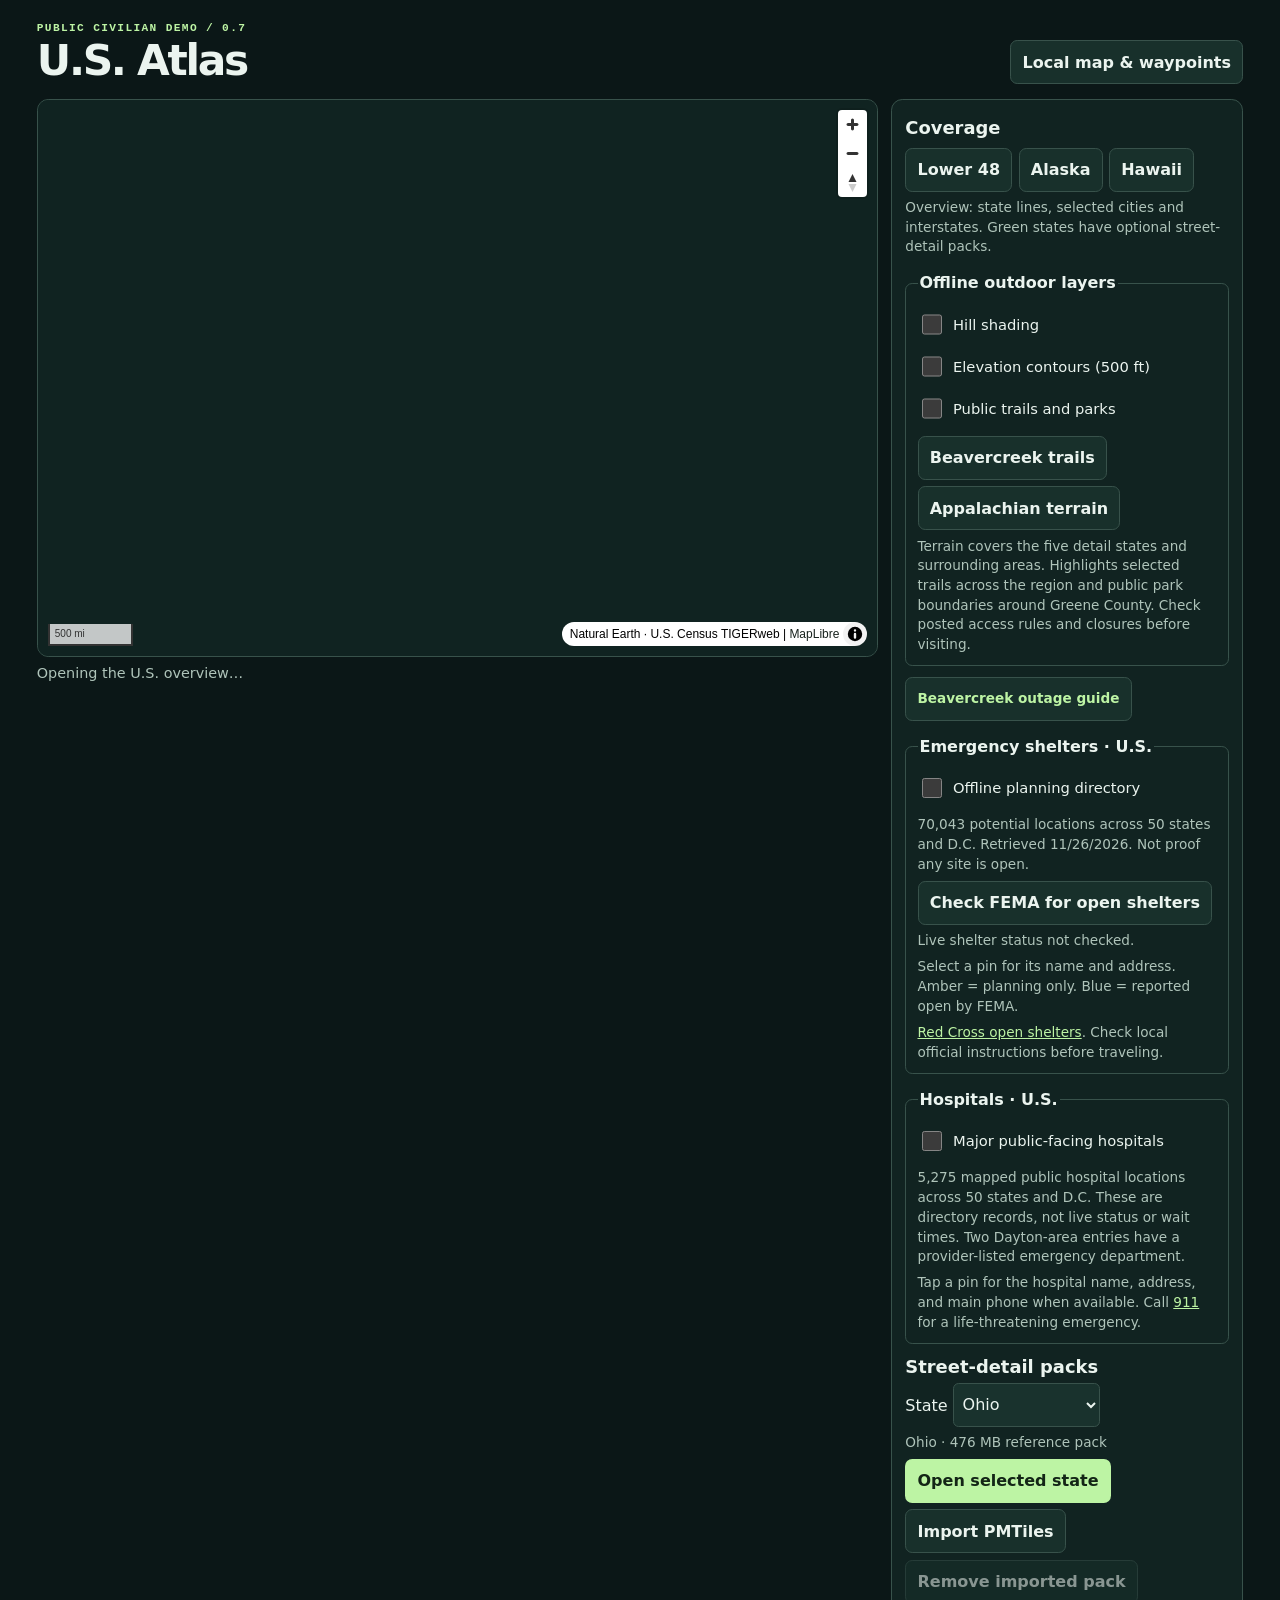
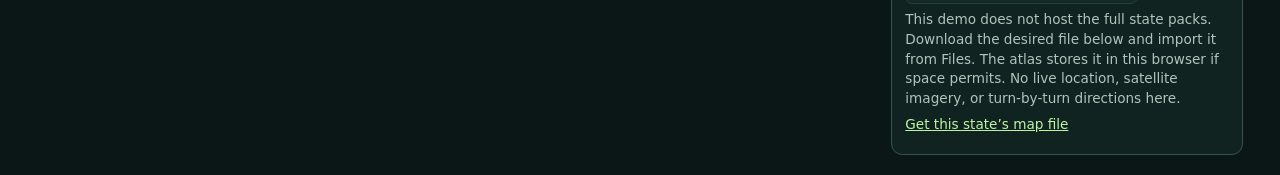
==== atlas.html @ 8f4190bc "Publish Offline Map Kit public demo" ====
<!doctype html><html lang="en"><meta charset="utf-8"><meta name="viewport" content="width=device-width,initial-scale=1,viewport-fit=cover"><meta name="theme-color" content="#0b1717"><title>U.S. Atlas · Offline Map Kit</title><link rel="stylesheet" href="./maplibre-gl.css"><link rel="stylesheet" href="./style.css"><link rel="stylesheet" href="./atlas.css"><script src="./maplibre-gl.js" defer></script><script src="./pmtiles.js" defer></script><script src="./shelters.js" defer></script><script src="./medical.js" defer></script><script src="./atlas.js" defer></script><body>
<header class="masthead"><div><span class="eyebrow">PUBLIC CIVILIAN DEMO / 0.7</span><h1>U.S. Atlas</h1></div><a class="file" href="./">Local map &amp; waypoints</a></header>
<section class="atlas-grid" aria-label="Atlas">
<div><div id="atlas-map" role="region" aria-label="Interactive United States map"></div><p id="atlas-status" role="status">Opening the U.S. overview…</p></div>
<aside class="panel">
<h2>Coverage</h2>
<div class="atlas-options"><button id="us">Lower 48</button><button id="ak">Alaska</button><button id="hi">Hawaii</button></div>
<p>Overview: state lines, selected cities and interstates. Green states have optional street-detail packs.</p>
<fieldset class="outdoor-options"><legend>Offline outdoor layers</legend>
<label><input type="checkbox" id="show-shade"> Hill shading</label>
<label><input type="checkbox" id="show-contours"> Elevation contours (500 ft)</label>
<label><input type="checkbox" id="show-trails"> Public trails and parks</label>
<div class="atlas-options"><button id="jump-beavercreek">Beavercreek trails</button><button id="jump-appalachia">Appalachian terrain</button></div>
<p>Terrain covers the five detail states and surrounding areas. Highlights selected trails across the region and public park boundaries around Greene County. Check posted access rules and closures before visiting.</p>
</fieldset>
<p><a class="file" href="./outage-guide.html">Beavercreek outage guide</a></p>
<fieldset class="outdoor-options" id="shelter-panel"><legend>Emergency shelters · U.S.</legend>
<label><input type="checkbox" id="shelter-directory"> Offline planning directory</label>
<p id="shelter-coverage">Locations are potential shelters, not confirmed open.</p>
<div class="atlas-options"><button id="shelter-refresh" type="button">Check FEMA for open shelters</button></div>
<p id="shelter-status" role="status">Live shelter status not checked.</p>
<p id="shelter-detail" aria-live="polite">Select a pin for its name and address. Amber = planning only. Blue = reported open by FEMA.</p>
<p><a href="https://www.redcross.org/get-help/disaster-relief-and-recovery-services/find-an-open-shelter.html">Red Cross open shelters</a>. Check local official instructions before traveling.</p>
</fieldset>
<fieldset class="outdoor-options"><legend>Hospitals · U.S.</legend>
<label><input type="checkbox" id="medical-pins"> Major public-facing hospitals</label>
<p id="medical-coverage">Purple pins mark hospital addresses. A directory entry does not confirm emergency services; check with the hospital.</p>
<p>Tap a pin for the hospital name, address, and main phone when available. Call <a href="tel:911">911</a> for a life-threatening emergency.</p>
</fieldset>
<h2>Street-detail packs</h2>
<label for="pack-select">State</label>
<select id="pack-select"><option value="oh">Ohio</option><option value="wv">West Virginia</option><option value="va">Virginia</option><option value="pa">Pennsylvania</option><option value="nc">North Carolina</option></select>
<p id="pack-note"></p>
<div class="atlas-options"><button id="open-pack" class="primary">Open selected state</button><label class="file">Import PMTiles<input id="pack-file" type="file" accept=".pmtiles"></label><button id="remove-pack">Remove imported pack</button></div>
<p>This demo does not host the full state packs. Download the desired file below and import it from Files. The atlas stores it in this browser if space permits. No live location, satellite imagery, or turn-by-turn directions here.</p>
<p><a id="pack-download" href="https://github.com/actionstations-ai/maps/releases" target="_blank" rel="noopener">Get this state’s map file</a></p>
</aside></section>
</body></html>
---- maplibre-gl.css ----
.maplibregl-map{font:12px/20px Helvetica Neue,Arial,Helvetica,sans-serif;overflow:hidden;position:relative;-webkit-tap-highlight-color:rgb(0,0,0,0)}.maplibregl-canvas{left:0;position:absolute;top:0}.maplibregl-map:fullscreen{height:100%;width:100%}.maplibregl-ctrl-group button.maplibregl-ctrl-compass{touch-action:none}.maplibregl-canvas-container.maplibregl-interactive,.maplibregl-ctrl-group button.maplibregl-ctrl-compass{cursor:grab;-webkit-user-select:none;-moz-user-select:none;user-select:none}.maplibregl-canvas-container.maplibregl-interactive.maplibregl-track-pointer{cursor:pointer}.maplibregl-canvas-container.maplibregl-interactive:active,.maplibregl-ctrl-group button.maplibregl-ctrl-compass:active{cursor:grabbing}.maplibregl-canvas-container.maplibregl-touch-zoom-rotate,.maplibregl-canvas-container.maplibregl-touch-zoom-rotate .maplibregl-canvas{touch-action:pan-x pan-y}.maplibregl-canvas-container.maplibregl-touch-drag-pan,.maplibregl-canvas-container.maplibregl-touch-drag-pan .maplibregl-canvas{touch-action:pinch-zoom}.maplibregl-canvas-container.maplibregl-touch-zoom-rotate.maplibregl-touch-drag-pan,.maplibregl-canvas-container.maplibregl-touch-zoom-rotate.maplibregl-touch-drag-pan .maplibregl-canvas{touch-action:none}.maplibregl-canvas-container.maplibregl-touch-drag-pan.maplibregl-cooperative-gestures,.maplibregl-canvas-container.maplibregl-touch-drag-pan.maplibregl-cooperative-gestures .maplibregl-canvas{touch-action:pan-x pan-y}.maplibregl-ctrl-bottom-left,.maplibregl-ctrl-bottom-right,.maplibregl-ctrl-top-left,.maplibregl-ctrl-top-right{pointer-events:none;position:absolute;z-index:2}.maplibregl-ctrl-top-left{left:0;top:0}.maplibregl-ctrl-top-right{right:0;top:0}.maplibregl-ctrl-bottom-left{bottom:0;left:0}.maplibregl-ctrl-bottom-right{bottom:0;right:0}.maplibregl-ctrl{clear:both;pointer-events:auto;transform:translate(0)}.maplibregl-ctrl-top-left .maplibregl-ctrl{float:left;margin:10px 0 0 10px}.maplibregl-ctrl-top-right .maplibregl-ctrl{float:right;margin:10px 10px 0 0}.maplibregl-ctrl-bottom-left .maplibregl-ctrl{float:left;margin:0 0 10px 10px}.maplibregl-ctrl-bottom-right .maplibregl-ctrl{float:right;margin:0 10px 10px 0}.maplibregl-ctrl-group{background:#fff;border-radius:4px}.maplibregl-ctrl-group:not(:empty){box-shadow:0 0 0 2px rgba(0,0,0,.1)}@media (forced-colors:active){.maplibregl-ctrl-group:not(:empty){box-shadow:0 0 0 2px ButtonText}}.maplibregl-ctrl-group button{background-color:transparent;border:0;box-sizing:border-box;cursor:pointer;display:block;height:29px;outline:none;padding:0;width:29px}.maplibregl-ctrl-group button+button{border-top:1px solid #ddd}.maplibregl-ctrl button .maplibregl-ctrl-icon{background-position:50%;background-repeat:no-repeat;display:block;height:100%;width:100%}@media (forced-colors:active){.maplibregl-ctrl-icon{background-color:transparent}.maplibregl-ctrl-group button+button{border-top:1px solid ButtonText}}.maplibregl-ctrl button::-moz-focus-inner{border:0;padding:0}.maplibregl-ctrl-attrib-button:focus,.maplibregl-ctrl-group button:focus{box-shadow:0 0 2px 2px #0096ff}.maplibregl-ctrl button:disabled{cursor:not-allowed}.maplibregl-ctrl button:disabled .maplibregl-ctrl-icon{opacity:.25}@media (hover:hover){.maplibregl-ctrl button:not(:disabled):hover{background-color:rgba(0,0,0,.05)}}.maplibregl-ctrl button:not(:disabled):active{background-color:rgba(0,0,0,.05)}.maplibregl-ctrl-group button:focus:focus-visible{box-shadow:0 0 2px 2px #0096ff}.maplibregl-ctrl-group button:focus:not(:focus-visible){box-shadow:none}.maplibregl-ctrl-group button:focus:first-child{border-radius:4px 4px 0 0}.maplibregl-ctrl-group button:focus:last-child{border-radius:0 0 4px 4px}.maplibregl-ctrl-group button:focus:only-child{border-radius:inherit}.maplibregl-ctrl button.maplibregl-ctrl-zoom-out .maplibregl-ctrl-icon{background-image:url("data:image/svg+xml;charset=utf-8,%3Csvg xmlns='http://www.w3.org/2000/svg' width='29' height='29' fill='%23333' viewBox='0 0 29 29'%3E%3Cpath d='M10 13c-.75 0-1.5.75-1.5 1.5S9.25 16 10 16h9c.75 0 1.5-.75 1.5-1.5S19.75 13 19 13z'/%3E%3C/svg%3E")}.maplibregl-ctrl button.maplibregl-ctrl-zoom-in .maplibregl-ctrl-icon{background-image:url("data:image/svg+xml;charset=utf-8,%3Csvg xmlns='http://www.w3.org/2000/svg' width='29' height='29' fill='%23333' viewBox='0 0 29 29'%3E%3Cpath d='M14.5 8.5c-.75 0-1.5.75-1.5 1.5v3h-3c-.75 0-1.5.75-1.5 1.5S9.25 16 10 16h3v3c0 .75.75 1.5 1.5 1.5S16 19.75 16 19v-3h3c.75 0 1.5-.75 1.5-1.5S19.75 13 19 13h-3v-3c0-.75-.75-1.5-1.5-1.5'/%3E%3C/svg%3E")}@media (forced-colors:active){.maplibregl-ctrl button.maplibregl-ctrl-zoom-out .maplibregl-ctrl-icon{background-image:url("data:image/svg+xml;charset=utf-8,%3Csvg xmlns='http://www.w3.org/2000/svg' width='29' height='29' fill='%23fff' viewBox='0 0 29 29'%3E%3Cpath d='M10 13c-.75 0-1.5.75-1.5 1.5S9.25 16 10 16h9c.75 0 1.5-.75 1.5-1.5S19.75 13 19 13z'/%3E%3C/svg%3E")}.maplibregl-ctrl button.maplibregl-ctrl-zoom-in .maplibregl-ctrl-icon{background-image:url("data:image/svg+xml;charset=utf-8,%3Csvg xmlns='http://www.w3.org/2000/svg' width='29' height='29' fill='%23fff' viewBox='0 0 29 29'%3E%3Cpath d='M14.5 8.5c-.75 0-1.5.75-1.5 1.5v3h-3c-.75 0-1.5.75-1.5 1.5S9.25 16 10 16h3v3c0 .75.75 1.5 1.5 1.5S16 19.75 16 19v-3h3c.75 0 1.5-.75 1.5-1.5S19.75 13 19 13h-3v-3c0-.75-.75-1.5-1.5-1.5'/%3E%3C/svg%3E")}}@media (forced-colors:active) and (prefers-color-scheme:light){.maplibregl-ctrl button.maplibregl-ctrl-zoom-out .maplibregl-ctrl-icon{background-image:url("data:image/svg+xml;charset=utf-8,%3Csvg xmlns='http://www.w3.org/2000/svg' width='29' height='29' viewBox='0 0 29 29'%3E%3Cpath d='M10 13c-.75 0-1.5.75-1.5 1.5S9.25 16 10 16h9c.75 0 1.5-.75 1.5-1.5S19.75 13 19 13z'/%3E%3C/svg%3E")}.maplibregl-ctrl button.maplibregl-ctrl-zoom-in .maplibregl-ctrl-icon{background-image:url("data:image/svg+xml;charset=utf-8,%3Csvg xmlns='http://www.w3.org/2000/svg' width='29' height='29' viewBox='0 0 29 29'%3E%3Cpath d='M14.5 8.5c-.75 0-1.5.75-1.5 1.5v3h-3c-.75 0-1.5.75-1.5 1.5S9.25 16 10 16h3v3c0 .75.75 1.5 1.5 1.5S16 19.75 16 19v-3h3c.75 0 1.5-.75 1.5-1.5S19.75 13 19 13h-3v-3c0-.75-.75-1.5-1.5-1.5'/%3E%3C/svg%3E")}}.maplibregl-ctrl button.maplibregl-ctrl-fullscreen .maplibregl-ctrl-icon{background-image:url("data:image/svg+xml;charset=utf-8,%3Csvg xmlns='http://www.w3.org/2000/svg' width='29' height='29' fill='%23333' viewBox='0 0 29 29'%3E%3Cpath d='M24 16v5.5c0 1.75-.75 2.5-2.5 2.5H16v-1l3-1.5-4-5.5 1-1 5.5 4 1.5-3zM6 16l1.5 3 5.5-4 1 1-4 5.5 3 1.5v1H7.5C5.75 24 5 23.25 5 21.5V16zm7-11v1l-3 1.5 4 5.5-1 1-5.5-4L6 13H5V7.5C5 5.75 5.75 5 7.5 5zm11 2.5c0-1.75-.75-2.5-2.5-2.5H16v1l3 1.5-4 5.5 1 1 5.5-4 1.5 3h1z'/%3E%3C/svg%3E")}.maplibregl-ctrl button.maplibregl-ctrl-shrink .maplibregl-ctrl-icon{background-image:url("data:image/svg+xml;charset=utf-8,%3Csvg xmlns='http://www.w3.org/2000/svg' width='29' height='29' viewBox='0 0 29 29'%3E%3Cpath d='M18.5 16c-1.75 0-2.5.75-2.5 2.5V24h1l1.5-3 5.5 4 1-1-4-5.5 3-1.5v-1zM13 18.5c0-1.75-.75-2.5-2.5-2.5H5v1l3 1.5L4 24l1 1 5.5-4 1.5 3h1zm3-8c0 1.75.75 2.5 2.5 2.5H24v-1l-3-1.5L25 5l-1-1-5.5 4L17 5h-1zM10.5 13c1.75 0 2.5-.75 2.5-2.5V5h-1l-1.5 3L5 4 4 5l4 5.5L5 12v1z'/%3E%3C/svg%3E")}@media (forced-colors:active){.maplibregl-ctrl button.maplibregl-ctrl-fullscreen .maplibregl-ctrl-icon{background-image:url("data:image/svg+xml;charset=utf-8,%3Csvg xmlns='http://www.w3.org/2000/svg' width='29' height='29' fill='%23fff' viewBox='0 0 29 29'%3E%3Cpath d='M24 16v5.5c0 1.75-.75 2.5-2.5 2.5H16v-1l3-1.5-4-5.5 1-1 5.5 4 1.5-3zM6 16l1.5 3 5.5-4 1 1-4 5.5 3 1.5v1H7.5C5.75 24 5 23.25 5 21.5V16zm7-11v1l-3 1.5 4 5.5-1 1-5.5-4L6 13H5V7.5C5 5.75 5.75 5 7.5 5zm11 2.5c0-1.75-.75-2.5-2.5-2.5H16v1l3 1.5-4 5.5 1 1 5.5-4 1.5 3h1z'/%3E%3C/svg%3E")}.maplibregl-ctrl button.maplibregl-ctrl-shrink .maplibregl-ctrl-icon{background-image:url("data:image/svg+xml;charset=utf-8,%3Csvg xmlns='http://www.w3.org/2000/svg' width='29' height='29' fill='%23fff' viewBox='0 0 29 29'%3E%3Cpath d='M18.5 16c-1.75 0-2.5.75-2.5 2.5V24h1l1.5-3 5.5 4 1-1-4-5.5 3-1.5v-1zM13 18.5c0-1.75-.75-2.5-2.5-2.5H5v1l3 1.5L4 24l1 1 5.5-4 1.5 3h1zm3-8c0 1.75.75 2.5 2.5 2.5H24v-1l-3-1.5L25 5l-1-1-5.5 4L17 5h-1zM10.5 13c1.75 0 2.5-.75 2.5-2.5V5h-1l-1.5 3L5 4 4 5l4 5.5L5 12v1z'/%3E%3C/svg%3E")}}@media (forced-colors:active) and (prefers-color-scheme:light){.maplibregl-ctrl button.maplibregl-ctrl-fullscreen .maplibregl-ctrl-icon{background-image:url("data:image/svg+xml;charset=utf-8,%3Csvg xmlns='http://www.w3.org/2000/svg' width='29' height='29' viewBox='0 0 29 29'%3E%3Cpath d='M24 16v5.5c0 1.75-.75 2.5-2.5 2.5H16v-1l3-1.5-4-5.5 1-1 5.5 4 1.5-3zM6 16l1.5 3 5.5-4 1 1-4 5.5 3 1.5v1H7.5C5.75 24 5 23.25 5 21.5V16zm7-11v1l-3 1.5 4 5.5-1 1-5.5-4L6 13H5V7.5C5 5.75 5.75 5 7.5 5zm11 2.5c0-1.75-.75-2.5-2.5-2.5H16v1l3 1.5-4 5.5 1 1 5.5-4 1.5 3h1z'/%3E%3C/svg%3E")}.maplibregl-ctrl button.maplibregl-ctrl-shrink .maplibregl-ctrl-icon{background-image:url("data:image/svg+xml;charset=utf-8,%3Csvg xmlns='http://www.w3.org/2000/svg' width='29' height='29' viewBox='0 0 29 29'%3E%3Cpath d='M18.5 16c-1.75 0-2.5.75-2.5 2.5V24h1l1.5-3 5.5 4 1-1-4-5.5 3-1.5v-1zM13 18.5c0-1.75-.75-2.5-2.5-2.5H5v1l3 1.5L4 24l1 1 5.5-4 1.5 3h1zm3-8c0 1.75.75 2.5 2.5 2.5H24v-1l-3-1.5L25 5l-1-1-5.5 4L17 5h-1zM10.5 13c1.75 0 2.5-.75 2.5-2.5V5h-1l-1.5 3L5 4 4 5l4 5.5L5 12v1z'/%3E%3C/svg%3E")}}.maplibregl-ctrl button.maplibregl-ctrl-compass .maplibregl-ctrl-icon{background-image:url("data:image/svg+xml;charset=utf-8,%3Csvg xmlns='http://www.w3.org/2000/svg' width='29' height='29' fill='%23333' viewBox='0 0 29 29'%3E%3Cpath d='m10.5 14 4-8 4 8z'/%3E%3Cpath fill='%23ccc' d='m10.5 16 4 8 4-8z'/%3E%3C/svg%3E")}@media (forced-colors:active){.maplibregl-ctrl button.maplibregl-ctrl-compass .maplibregl-ctrl-icon{background-image:url("data:image/svg+xml;charset=utf-8,%3Csvg xmlns='http://www.w3.org/2000/svg' width='29' height='29' fill='%23fff' viewBox='0 0 29 29'%3E%3Cpath d='m10.5 14 4-8 4 8z'/%3E%3Cpath fill='%23ccc' d='m10.5 16 4 8 4-8z'/%3E%3C/svg%3E")}}@media (forced-colors:active) and (prefers-color-scheme:light){.maplibregl-ctrl button.maplibregl-ctrl-compass .maplibregl-ctrl-icon{background-image:url("data:image/svg+xml;charset=utf-8,%3Csvg xmlns='http://www.w3.org/2000/svg' width='29' height='29' viewBox='0 0 29 29'%3E%3Cpath d='m10.5 14 4-8 4 8z'/%3E%3Cpath fill='%23ccc' d='m10.5 16 4 8 4-8z'/%3E%3C/svg%3E")}}.maplibregl-ctrl button.maplibregl-ctrl-globe .maplibregl-ctrl-icon{background-image:url("data:image/svg+xml;charset=utf-8,%3Csvg xmlns='http://www.w3.org/2000/svg' width='22' height='22' fill='none' stroke='%23333' viewBox='0 0 22 22'%3E%3Ccircle cx='11' cy='11' r='8.5'/%3E%3Cpath d='M17.5 11c0 4.819-3.02 8.5-6.5 8.5S4.5 15.819 4.5 11 7.52 2.5 11 2.5s6.5 3.681 6.5 8.5Z'/%3E%3Cpath d='M13.5 11c0 2.447-.331 4.64-.853 6.206-.262.785-.562 1.384-.872 1.777-.314.399-.58.517-.775.517s-.461-.118-.775-.517c-.31-.393-.61-.992-.872-1.777C8.831 15.64 8.5 13.446 8.5 11s.331-4.64.853-6.206c.262-.785.562-1.384.872-1.777.314-.399.58-.517.775-.517s.461.118.775.517c.31.393.61.992.872 1.777.522 1.565.853 3.76.853 6.206Z'/%3E%3Cpath d='M11 7.5c-1.909 0-3.622-.166-4.845-.428-.616-.132-1.08-.283-1.379-.434a1.3 1.3 0 0 1-.224-.138q.07-.058.224-.138c.299-.151.763-.302 1.379-.434C7.378 5.666 9.091 5.5 11 5.5s3.622.166 4.845.428c.616.132 1.08.283 1.379.434.105.053.177.1.224.138q-.07.058-.224.138c-.299.151-.763.302-1.379.434-1.223.262-2.936.428-4.845.428ZM4.486 6.436ZM11 16.5c-1.909 0-3.622-.166-4.845-.428-.616-.132-1.08-.283-1.379-.434a1.3 1.3 0 0 1-.224-.138 1.3 1.3 0 0 1 .224-.138c.299-.151.763-.302 1.379-.434C7.378 14.666 9.091 14.5 11 14.5s3.622.166 4.845.428c.616.132 1.08.283 1.379.434.105.053.177.1.224.138a1.3 1.3 0 0 1-.224.138c-.299.151-.763.302-1.379.434-1.223.262-2.936.428-4.845.428Zm-6.514-1.064ZM11 12.5c-2.46 0-4.672-.222-6.255-.574-.796-.177-1.406-.38-1.805-.59a1.5 1.5 0 0 1-.39-.272.3.3 0 0 1-.047-.064.3.3 0 0 1 .048-.064c.066-.073.189-.167.389-.272.399-.21 1.009-.413 1.805-.59C6.328 9.722 8.54 9.5 11 9.5s4.672.222 6.256.574c.795.177 1.405.38 1.804.59.2.105.323.2.39.272a.3.3 0 0 1 .047.064.3.3 0 0 1-.048.064 1.4 1.4 0 0 1-.389.272c-.399.21-1.009.413-1.804.59-1.584.352-3.796.574-6.256.574Zm-8.501-1.51v.002zm0 .018v.002zm17.002.002v-.002zm0-.018v-.002z'/%3E%3C/svg%3E")}.maplibregl-ctrl button.maplibregl-ctrl-globe-enabled .maplibregl-ctrl-icon{background-image:url("data:image/svg+xml;charset=utf-8,%3Csvg xmlns='http://www.w3.org/2000/svg' width='22' height='22' fill='none' stroke='%2333b5e5' viewBox='0 0 22 22'%3E%3Ccircle cx='11' cy='11' r='8.5'/%3E%3Cpath d='M17.5 11c0 4.819-3.02 8.5-6.5 8.5S4.5 15.819 4.5 11 7.52 2.5 11 2.5s6.5 3.681 6.5 8.5Z'/%3E%3Cpath d='M13.5 11c0 2.447-.331 4.64-.853 6.206-.262.785-.562 1.384-.872 1.777-.314.399-.58.517-.775.517s-.461-.118-.775-.517c-.31-.393-.61-.992-.872-1.777C8.831 15.64 8.5 13.446 8.5 11s.331-4.64.853-6.206c.262-.785.562-1.384.872-1.777.314-.399.58-.517.775-.517s.461.118.775.517c.31.393.61.992.872 1.777.522 1.565.853 3.76.853 6.206Z'/%3E%3Cpath d='M11 7.5c-1.909 0-3.622-.166-4.845-.428-.616-.132-1.08-.283-1.379-.434a1.3 1.3 0 0 1-.224-.138q.07-.058.224-.138c.299-.151.763-.302 1.379-.434C7.378 5.666 9.091 5.5 11 5.5s3.622.166 4.845.428c.616.132 1.08.283 1.379.434.105.053.177.1.224.138q-.07.058-.224.138c-.299.151-.763.302-1.379.434-1.223.262-2.936.428-4.845.428ZM4.486 6.436ZM11 16.5c-1.909 0-3.622-.166-4.845-.428-.616-.132-1.08-.283-1.379-.434a1.3 1.3 0 0 1-.224-.138 1.3 1.3 0 0 1 .224-.138c.299-.151.763-.302 1.379-.434C7.378 14.666 9.091 14.5 11 14.5s3.622.166 4.845.428c.616.132 1.08.283 1.379.434.105.053.177.1.224.138a1.3 1.3 0 0 1-.224.138c-.299.151-.763.302-1.379.434-1.223.262-2.936.428-4.845.428Zm-6.514-1.064ZM11 12.5c-2.46 0-4.672-.222-6.255-.574-.796-.177-1.406-.38-1.805-.59a1.5 1.5 0 0 1-.39-.272.3.3 0 0 1-.047-.064.3.3 0 0 1 .048-.064c.066-.073.189-.167.389-.272.399-.21 1.009-.413 1.805-.59C6.328 9.722 8.54 9.5 11 9.5s4.672.222 6.256.574c.795.177 1.405.38 1.804.59.2.105.323.2.39.272a.3.3 0 0 1 .047.064.3.3 0 0 1-.048.064 1.4 1.4 0 0 1-.389.272c-.399.21-1.009.413-1.804.59-1.584.352-3.796.574-6.256.574Zm-8.501-1.51v.002zm0 .018v.002zm17.002.002v-.002zm0-.018v-.002z'/%3E%3C/svg%3E")}.maplibregl-ctrl button.maplibregl-ctrl-terrain .maplibregl-ctrl-icon{background-image:url("data:image/svg+xml;charset=utf-8,%3Csvg xmlns='http://www.w3.org/2000/svg' width='22' height='22' fill='%23333' viewBox='0 0 22 22'%3E%3Cpath d='m1.754 13.406 4.453-4.851 3.09 3.09 3.281 3.277.969-.969-3.309-3.312 3.844-4.121 6.148 6.886h1.082v-.855l-7.207-8.07-4.84 5.187L6.169 6.57l-5.48 5.965v.871ZM.688 16.844h20.625v1.375H.688Zm0 0'/%3E%3C/svg%3E")}.maplibregl-ctrl button.maplibregl-ctrl-terrain-enabled .maplibregl-ctrl-icon{background-image:url("data:image/svg+xml;charset=utf-8,%3Csvg xmlns='http://www.w3.org/2000/svg' width='22' height='22' fill='%2333b5e5' viewBox='0 0 22 22'%3E%3Cpath d='m1.754 13.406 4.453-4.851 3.09 3.09 3.281 3.277.969-.969-3.309-3.312 3.844-4.121 6.148 6.886h1.082v-.855l-7.207-8.07-4.84 5.187L6.169 6.57l-5.48 5.965v.871ZM.688 16.844h20.625v1.375H.688Zm0 0'/%3E%3C/svg%3E")}.maplibregl-ctrl button.maplibregl-ctrl-geolocate .maplibregl-ctrl-icon{background-image:url("data:image/svg+xml;charset=utf-8,%3Csvg xmlns='http://www.w3.org/2000/svg' width='29' height='29' fill='%23333' viewBox='0 0 20 20'%3E%3Cpath d='M10 4C9 4 9 5 9 5v.1A5 5 0 0 0 5.1 9H5s-1 0-1 1 1 1 1 1h.1A5 5 0 0 0 9 14.9v.1s0 1 1 1 1-1 1-1v-.1a5 5 0 0 0 3.9-3.9h.1s1 0 1-1-1-1-1-1h-.1A5 5 0 0 0 11 5.1V5s0-1-1-1m0 2.5a3.5 3.5 0 1 1 0 7 3.5 3.5 0 1 1 0-7'/%3E%3Ccircle cx='10' cy='10' r='2'/%3E%3C/svg%3E")}.maplibregl-ctrl button.maplibregl-ctrl-geolocate:disabled .maplibregl-ctrl-icon{background-image:url("data:image/svg+xml;charset=utf-8,%3Csvg xmlns='http://www.w3.org/2000/svg' width='29' height='29' fill='%23aaa' viewBox='0 0 20 20'%3E%3Cpath d='M10 4C9 4 9 5 9 5v.1A5 5 0 0 0 5.1 9H5s-1 0-1 1 1 1 1 1h.1A5 5 0 0 0 9 14.9v.1s0 1 1 1 1-1 1-1v-.1a5 5 0 0 0 3.9-3.9h.1s1 0 1-1-1-1-1-1h-.1A5 5 0 0 0 11 5.1V5s0-1-1-1m0 2.5a3.5 3.5 0 1 1 0 7 3.5 3.5 0 1 1 0-7'/%3E%3Ccircle cx='10' cy='10' r='2'/%3E%3Cpath fill='red' d='m14 5 1 1-9 9-1-1z'/%3E%3C/svg%3E")}.maplibregl-ctrl button.maplibregl-ctrl-geolocate.maplibregl-ctrl-geolocate-active .maplibregl-ctrl-icon{background-image:url("data:image/svg+xml;charset=utf-8,%3Csvg xmlns='http://www.w3.org/2000/svg' width='29' height='29' fill='%2333b5e5' viewBox='0 0 20 20'%3E%3Cpath d='M10 4C9 4 9 5 9 5v.1A5 5 0 0 0 5.1 9H5s-1 0-1 1 1 1 1 1h.1A5 5 0 0 0 9 14.9v.1s0 1 1 1 1-1 1-1v-.1a5 5 0 0 0 3.9-3.9h.1s1 0 1-1-1-1-1-1h-.1A5 5 0 0 0 11 5.1V5s0-1-1-1m0 2.5a3.5 3.5 0 1 1 0 7 3.5 3.5 0 1 1 0-7'/%3E%3Ccircle cx='10' cy='10' r='2'/%3E%3C/svg%3E")}.maplibregl-ctrl button.maplibregl-ctrl-geolocate.maplibregl-ctrl-geolocate-active-error .maplibregl-ctrl-icon{background-image:url("data:image/svg+xml;charset=utf-8,%3Csvg xmlns='http://www.w3.org/2000/svg' width='29' height='29' fill='%23e58978' viewBox='0 0 20 20'%3E%3Cpath d='M10 4C9 4 9 5 9 5v.1A5 5 0 0 0 5.1 9H5s-1 0-1 1 1 1 1 1h.1A5 5 0 0 0 9 14.9v.1s0 1 1 1 1-1 1-1v-.1a5 5 0 0 0 3.9-3.9h.1s1 0 1-1-1-1-1-1h-.1A5 5 0 0 0 11 5.1V5s0-1-1-1m0 2.5a3.5 3.5 0 1 1 0 7 3.5 3.5 0 1 1 0-7'/%3E%3Ccircle cx='10' cy='10' r='2'/%3E%3C/svg%3E")}.maplibregl-ctrl button.maplibregl-ctrl-geolocate.maplibregl-ctrl-geolocate-background .maplibregl-ctrl-icon{background-image:url("data:image/svg+xml;charset=utf-8,%3Csvg xmlns='http://www.w3.org/2000/svg' width='29' height='29' fill='%2333b5e5' viewBox='0 0 20 20'%3E%3Cpath d='M10 4C9 4 9 5 9 5v.1A5 5 0 0 0 5.1 9H5s-1 0-1 1 1 1 1 1h.1A5 5 0 0 0 9 14.9v.1s0 1 1 1 1-1 1-1v-.1a5 5 0 0 0 3.9-3.9h.1s1 0 1-1-1-1-1-1h-.1A5 5 0 0 0 11 5.1V5s0-1-1-1m0 2.5a3.5 3.5 0 1 1 0 7 3.5 3.5 0 1 1 0-7'/%3E%3C/svg%3E")}.maplibregl-ctrl button.maplibregl-ctrl-geolocate.maplibregl-ctrl-geolocate-background-error .maplibregl-ctrl-icon{background-image:url("data:image/svg+xml;charset=utf-8,%3Csvg xmlns='http://www.w3.org/2000/svg' width='29' height='29' fill='%23e54e33' viewBox='0 0 20 20'%3E%3Cpath d='M10 4C9 4 9 5 9 5v.1A5 5 0 0 0 5.1 9H5s-1 0-1 1 1 1 1 1h.1A5 5 0 0 0 9 14.9v.1s0 1 1 1 1-1 1-1v-.1a5 5 0 0 0 3.9-3.9h.1s1 0 1-1-1-1-1-1h-.1A5 5 0 0 0 11 5.1V5s0-1-1-1m0 2.5a3.5 3.5 0 1 1 0 7 3.5 3.5 0 1 1 0-7'/%3E%3C/svg%3E")}.maplibregl-ctrl button.maplibregl-ctrl-geolocate.maplibregl-ctrl-geolocate-waiting .maplibregl-ctrl-icon{animation:maplibregl-spin 2s linear infinite}@media (forced-colors:active){.maplibregl-ctrl button.maplibregl-ctrl-geolocate .maplibregl-ctrl-icon{background-image:url("data:image/svg+xml;charset=utf-8,%3Csvg xmlns='http://www.w3.org/2000/svg' width='29' height='29' fill='%23fff' viewBox='0 0 20 20'%3E%3Cpath d='M10 4C9 4 9 5 9 5v.1A5 5 0 0 0 5.1 9H5s-1 0-1 1 1 1 1 1h.1A5 5 0 0 0 9 14.9v.1s0 1 1 1 1-1 1-1v-.1a5 5 0 0 0 3.9-3.9h.1s1 0 1-1-1-1-1-1h-.1A5 5 0 0 0 11 5.1V5s0-1-1-1m0 2.5a3.5 3.5 0 1 1 0 7 3.5 3.5 0 1 1 0-7'/%3E%3Ccircle cx='10' cy='10' r='2'/%3E%3C/svg%3E")}.maplibregl-ctrl button.maplibregl-ctrl-geolocate:disabled .maplibregl-ctrl-icon{background-image:url("data:image/svg+xml;charset=utf-8,%3Csvg xmlns='http://www.w3.org/2000/svg' width='29' height='29' fill='%23999' viewBox='0 0 20 20'%3E%3Cpath d='M10 4C9 4 9 5 9 5v.1A5 5 0 0 0 5.1 9H5s-1 0-1 1 1 1 1 1h.1A5 5 0 0 0 9 14.9v.1s0 1 1 1 1-1 1-1v-.1a5 5 0 0 0 3.9-3.9h.1s1 0 1-1-1-1-1-1h-.1A5 5 0 0 0 11 5.1V5s0-1-1-1m0 2.5a3.5 3.5 0 1 1 0 7 3.5 3.5 0 1 1 0-7'/%3E%3Ccircle cx='10' cy='10' r='2'/%3E%3Cpath fill='red' d='m14 5 1 1-9 9-1-1z'/%3E%3C/svg%3E")}.maplibregl-ctrl button.maplibregl-ctrl-geolocate.maplibregl-ctrl-geolocate-active .maplibregl-ctrl-icon{background-image:url("data:image/svg+xml;charset=utf-8,%3Csvg xmlns='http://www.w3.org/2000/svg' width='29' height='29' fill='%2333b5e5' viewBox='0 0 20 20'%3E%3Cpath d='M10 4C9 4 9 5 9 5v.1A5 5 0 0 0 5.1 9H5s-1 0-1 1 1 1 1 1h.1A5 5 0 0 0 9 14.9v.1s0 1 1 1 1-1 1-1v-.1a5 5 0 0 0 3.9-3.9h.1s1 0 1-1-1-1-1-1h-.1A5 5 0 0 0 11 5.1V5s0-1-1-1m0 2.5a3.5 3.5 0 1 1 0 7 3.5 3.5 0 1 1 0-7'/%3E%3Ccircle cx='10' cy='10' r='2'/%3E%3C/svg%3E")}.maplibregl-ctrl button.maplibregl-ctrl-geolocate.maplibregl-ctrl-geolocate-active-error .maplibregl-ctrl-icon{background-image:url("data:image/svg+xml;charset=utf-8,%3Csvg xmlns='http://www.w3.org/2000/svg' width='29' height='29' fill='%23e58978' viewBox='0 0 20 20'%3E%3Cpath d='M10 4C9 4 9 5 9 5v.1A5 5 0 0 0 5.1 9H5s-1 0-1 1 1 1 1 1h.1A5 5 0 0 0 9 14.9v.1s0 1 1 1 1-1 1-1v-.1a5 5 0 0 0 3.9-3.9h.1s1 0 1-1-1-1-1-1h-.1A5 5 0 0 0 11 5.1V5s0-1-1-1m0 2.5a3.5 3.5 0 1 1 0 7 3.5 3.5 0 1 1 0-7'/%3E%3Ccircle cx='10' cy='10' r='2'/%3E%3C/svg%3E")}.maplibregl-ctrl button.maplibregl-ctrl-geolocate.maplibregl-ctrl-geolocate-background .maplibregl-ctrl-icon{background-image:url("data:image/svg+xml;charset=utf-8,%3Csvg xmlns='http://www.w3.org/2000/svg' width='29' height='29' fill='%2333b5e5' viewBox='0 0 20 20'%3E%3Cpath d='M10 4C9 4 9 5 9 5v.1A5 5 0 0 0 5.1 9H5s-1 0-1 1 1 1 1 1h.1A5 5 0 0 0 9 14.9v.1s0 1 1 1 1-1 1-1v-.1a5 5 0 0 0 3.9-3.9h.1s1 0 1-1-1-1-1-1h-.1A5 5 0 0 0 11 5.1V5s0-1-1-1m0 2.5a3.5 3.5 0 1 1 0 7 3.5 3.5 0 1 1 0-7'/%3E%3C/svg%3E")}.maplibregl-ctrl button.maplibregl-ctrl-geolocate.maplibregl-ctrl-geolocate-background-error .maplibregl-ctrl-icon{background-image:url("data:image/svg+xml;charset=utf-8,%3Csvg xmlns='http://www.w3.org/2000/svg' width='29' height='29' fill='%23e54e33' viewBox='0 0 20 20'%3E%3Cpath d='M10 4C9 4 9 5 9 5v.1A5 5 0 0 0 5.1 9H5s-1 0-1 1 1 1 1 1h.1A5 5 0 0 0 9 14.9v.1s0 1 1 1 1-1 1-1v-.1a5 5 0 0 0 3.9-3.9h.1s1 0 1-1-1-1-1-1h-.1A5 5 0 0 0 11 5.1V5s0-1-1-1m0 2.5a3.5 3.5 0 1 1 0 7 3.5 3.5 0 1 1 0-7'/%3E%3C/svg%3E")}}@media (forced-colors:active) and (prefers-color-scheme:light){.maplibregl-ctrl button.maplibregl-ctrl-geolocate .maplibregl-ctrl-icon{background-image:url("data:image/svg+xml;charset=utf-8,%3Csvg xmlns='http://www.w3.org/2000/svg' width='29' height='29' viewBox='0 0 20 20'%3E%3Cpath d='M10 4C9 4 9 5 9 5v.1A5 5 0 0 0 5.1 9H5s-1 0-1 1 1 1 1 1h.1A5 5 0 0 0 9 14.9v.1s0 1 1 1 1-1 1-1v-.1a5 5 0 0 0 3.9-3.9h.1s1 0 1-1-1-1-1-1h-.1A5 5 0 0 0 11 5.1V5s0-1-1-1m0 2.5a3.5 3.5 0 1 1 0 7 3.5 3.5 0 1 1 0-7'/%3E%3Ccircle cx='10' cy='10' r='2'/%3E%3C/svg%3E")}.maplibregl-ctrl button.maplibregl-ctrl-geolocate:disabled .maplibregl-ctrl-icon{background-image:url("data:image/svg+xml;charset=utf-8,%3Csvg xmlns='http://www.w3.org/2000/svg' width='29' height='29' fill='%23666' viewBox='0 0 20 20'%3E%3Cpath d='M10 4C9 4 9 5 9 5v.1A5 5 0 0 0 5.1 9H5s-1 0-1 1 1 1 1 1h.1A5 5 0 0 0 9 14.9v.1s0 1 1 1 1-1 1-1v-.1a5 5 0 0 0 3.9-3.9h.1s1 0 1-1-1-1-1-1h-.1A5 5 0 0 0 11 5.1V5s0-1-1-1m0 2.5a3.5 3.5 0 1 1 0 7 3.5 3.5 0 1 1 0-7'/%3E%3Ccircle cx='10' cy='10' r='2'/%3E%3Cpath fill='red' d='m14 5 1 1-9 9-1-1z'/%3E%3C/svg%3E")}}@keyframes maplibregl-spin{0%{transform:rotate(0deg)}to{transform:rotate(1turn)}}a.maplibregl-ctrl-logo{background-image:url("data:image/svg+xml;charset=utf-8,%3Csvg xmlns='http://www.w3.org/2000/svg' width='88' height='23' fill='none'%3E%3Cpath fill='%23000' fill-opacity='.4' fill-rule='evenodd' d='M17.408 16.796h-1.827l2.501-12.095h.198l3.324 6.533.988 2.19.988-2.19 3.258-6.533h.181l2.6 12.095h-1.81l-1.218-5.644-.362-1.71-.658 1.71-2.929 5.644h-.098l-2.914-5.644-.757-1.71-.345 1.71zm1.958-3.42-.726 3.663a1.255 1.255 0 0 1-1.232 1.011h-1.827a1.255 1.255 0 0 1-1.229-1.509l2.501-12.095a1.255 1.255 0 0 1 1.23-1.001h.197a1.25 1.25 0 0 1 1.12.685l3.19 6.273 3.125-6.263a1.25 1.25 0 0 1 1.123-.695h.181a1.255 1.255 0 0 1 1.227.991l1.443 6.71a5 5 0 0 1 .314-.787l.009-.016a4.6 4.6 0 0 1 1.777-1.887c.782-.46 1.668-.667 2.611-.667a4.6 4.6 0 0 1 1.7.32l.306.134c.21-.16.474-.256.759-.256h1.694a1.255 1.255 0 0 1 1.212.925 1.255 1.255 0 0 1 1.212-.925h1.711c.284 0 .545.094.755.252.613-.3 1.312-.45 2.075-.45 1.356 0 2.557.445 3.482 1.4q.47.48.763 1.064V4.701a1.255 1.255 0 0 1 1.255-1.255h1.86A1.255 1.255 0 0 1 54.44 4.7v9.194h2.217c.19 0 .37.043.532.118v-4.77c0-.356.147-.678.385-.906a2.42 2.42 0 0 1-.682-1.71c0-.665.267-1.253.735-1.7a2.45 2.45 0 0 1 1.722-.674 2.43 2.43 0 0 1 1.705.675q.318.302.504.683V4.7a1.255 1.255 0 0 1 1.255-1.255h1.744A1.255 1.255 0 0 1 65.812 4.7v3.335a4.8 4.8 0 0 1 1.526-.246c.938 0 1.817.214 2.59.69a4.47 4.47 0 0 1 1.67 1.743v-.98a1.255 1.255 0 0 1 1.256-1.256h1.777c.233 0 .451.064.639.174a3.4 3.4 0 0 1 1.567-.372c.346 0 .861.02 1.285.232a1.25 1.25 0 0 1 .689 1.004 4.7 4.7 0 0 1 .853-.588c.795-.44 1.675-.647 2.61-.647 1.385 0 2.65.39 3.525 1.396.836.938 1.168 2.173 1.168 3.528q-.001.515-.056 1.051a1.255 1.255 0 0 1-.947 1.09l.408.952a1.255 1.255 0 0 1-.477 1.552c-.418.268-.92.463-1.458.612-.613.171-1.304.244-2.049.244-1.06 0-2.043-.207-2.886-.698l-.015-.008c-.798-.48-1.419-1.135-1.818-1.963l-.004-.008a5.8 5.8 0 0 1-.548-2.512q0-.429.053-.843a1.3 1.3 0 0 1-.333-.086l-.166-.004c-.223 0-.426.062-.643.228-.03.024-.142.139-.142.59v3.883a1.255 1.255 0 0 1-1.256 1.256h-1.777a1.255 1.255 0 0 1-1.256-1.256V15.69l-.032.057a4.8 4.8 0 0 1-1.86 1.833 5.04 5.04 0 0 1-2.484.634 4.5 4.5 0 0 1-1.935-.424 1.25 1.25 0 0 1-.764.258h-1.71a1.255 1.255 0 0 1-1.256-1.255V7.687a2.4 2.4 0 0 1-.428.625c.253.23.412.561.412.93v7.553a1.255 1.255 0 0 1-1.256 1.255h-1.843a1.25 1.25 0 0 1-.894-.373c-.228.23-.544.373-.894.373H51.32a1.255 1.255 0 0 1-1.256-1.255v-1.251l-.061.117a4.7 4.7 0 0 1-1.782 1.884 4.77 4.77 0 0 1-2.485.67 5.6 5.6 0 0 1-1.485-.188l.009 2.764a1.255 1.255 0 0 1-1.255 1.259h-1.729a1.255 1.255 0 0 1-1.255-1.255v-3.537a1.255 1.255 0 0 1-1.167.793h-1.679a1.25 1.25 0 0 1-.77-.263 4.5 4.5 0 0 1-1.945.429c-.885 0-1.724-.21-2.495-.632l-.017-.01a5 5 0 0 1-1.081-.836 1.255 1.255 0 0 1-1.254 1.312h-1.81a1.255 1.255 0 0 1-1.228-.99l-.782-3.625-2.044 3.939a1.25 1.25 0 0 1-1.115.676h-.098a1.25 1.25 0 0 1-1.116-.68l-2.061-3.994zM35.92 16.63l.207-.114.223-.15q.493-.356.735-.785l.061-.118.033 1.332h1.678V9.242h-1.694l-.033 1.267q-.133-.329-.526-.658l-.032-.028a3.2 3.2 0 0 0-.668-.428l-.27-.12a3.3 3.3 0 0 0-1.235-.23q-1.136-.001-1.974.493a3.36 3.36 0 0 0-1.3 1.382q-.445.89-.444 2.074 0 1.2.51 2.107a3.8 3.8 0 0 0 1.382 1.381 3.9 3.9 0 0 0 1.893.477q.795 0 1.455-.33zm-2.789-5.38q-.576.675-.575 1.762 0 1.102.559 1.794.576.675 1.645.675a2.25 2.25 0 0 0 .934-.19 2.2 2.2 0 0 0 .468-.29l.178-.161a2.2 2.2 0 0 0 .397-.561q.244-.5.244-1.15v-.115q0-.708-.296-1.267l-.043-.077a2.2 2.2 0 0 0-.633-.709l-.13-.086-.047-.028a2.1 2.1 0 0 0-1.073-.285q-1.052 0-1.629.692zm2.316 2.706c.163-.17.28-.407.28-.83v-.114c0-.292-.06-.508-.15-.68a.96.96 0 0 0-.353-.389.85.85 0 0 0-.464-.127c-.4 0-.56.114-.664.239l-.01.012c-.148.174-.275.45-.275.945 0 .506.122.801.27.99.097.11.266.224.68.224.303 0 .504-.09.687-.269zm7.545 1.705a2.6 2.6 0 0 0 .331.423q.319.33.755.548l.173.074q.65.255 1.49.255 1.02 0 1.844-.493a3.45 3.45 0 0 0 1.316-1.4q.493-.904.493-2.089 0-1.909-.988-2.913-.988-1.02-2.584-1.02-.898 0-1.575.347a3 3 0 0 0-.415.262l-.199.166a3.4 3.4 0 0 0-.64.82V9.242h-1.712v11.553h1.729l-.017-5.134zm.53-1.138q.206.29.48.5l.155.11.053.034q.51.296 1.119.297 1.07 0 1.645-.675.577-.69.576-1.762 0-1.119-.576-1.777-.558-.675-1.645-.675-.435 0-.835.16a2 2 0 0 0-.284.136 2 2 0 0 0-.363.254 2.2 2.2 0 0 0-.46.569l-.082.162a2.6 2.6 0 0 0-.213 1.072v.115q0 .707.296 1.267l.135.211zm.964-.818a1.1 1.1 0 0 0 .367.385.94.94 0 0 0 .476.118c.423 0 .59-.117.687-.23.159-.194.28-.478.28-.95 0-.53-.133-.8-.266-.952l-.021-.025c-.078-.094-.231-.221-.68-.221a1 1 0 0 0-.503.135l-.012.007a.86.86 0 0 0-.335.343c-.073.133-.132.324-.132.614v.115a1.4 1.4 0 0 0 .14.66zm15.7-6.222q.347-.346.346-.856a1.05 1.05 0 0 0-.345-.79 1.18 1.18 0 0 0-.84-.329q-.51 0-.855.33a1.05 1.05 0 0 0-.346.79q0 .51.346.855.345.346.856.346.51 0 .839-.346zm4.337 9.314.033-1.332q.191.403.59.747l.098.081a4 4 0 0 0 .316.224l.223.122a3.2 3.2 0 0 0 1.44.322 3.8 3.8 0 0 0 1.875-.477 3.5 3.5 0 0 0 1.382-1.366q.527-.89.526-2.09 0-1.184-.444-2.073a3.24 3.24 0 0 0-1.283-1.399q-.823-.51-1.942-.51a3.5 3.5 0 0 0-1.527.344l-.086.043-.165.09a3 3 0 0 0-.33.214q-.432.315-.656.707a2 2 0 0 0-.099.198l.082-1.283V4.701h-1.744v12.095zm.473-2.509a2.5 2.5 0 0 0 .566.7q.117.098.245.18l.144.08a2.1 2.1 0 0 0 .975.232q1.07 0 1.645-.675.576-.69.576-1.778 0-1.102-.576-1.777-.56-.691-1.645-.692a2.2 2.2 0 0 0-1.015.235q-.22.113-.415.282l-.15.142a2.1 2.1 0 0 0-.42.594q-.223.479-.223 1.1v.115q0 .705.293 1.26zm2.616-.293c.157-.191.28-.479.28-.967 0-.51-.13-.79-.276-.961l-.021-.026c-.082-.1-.232-.225-.67-.225a.87.87 0 0 0-.681.279l-.012.011c-.154.155-.274.38-.274.807v.115c0 .285.057.499.144.669a1.1 1.1 0 0 0 .367.405c.137.082.28.123.455.123.423 0 .59-.118.686-.23zm8.266-3.013q.345-.13.724-.14l.069-.002q.493 0 .642.099l.247-1.794q-.196-.099-.717-.099a2.3 2.3 0 0 0-.545.063 2 2 0 0 0-.411.148 2.2 2.2 0 0 0-.4.249 2.5 2.5 0 0 0-.485.499 2.7 2.7 0 0 0-.32.581l-.05.137v-1.48h-1.778v7.553h1.777v-3.884q0-.546.159-.943a1.5 1.5 0 0 1 .466-.636 2.5 2.5 0 0 1 .399-.253 2 2 0 0 1 .224-.099zm9.784 2.656.05-.922q0-1.743-.856-2.698-.838-.97-2.584-.97-1.119-.001-2.007.493a3.46 3.46 0 0 0-1.4 1.382q-.493.906-.493 2.106 0 1.07.428 1.975.428.89 1.332 1.432.906.526 2.255.526.973 0 1.668-.185l.044-.012.135-.04q.613-.184.984-.421l-.542-1.267q-.3.162-.642.274l-.297.087q-.51.131-1.3.131-.954 0-1.497-.444a1.6 1.6 0 0 1-.192-.193q-.366-.44-.512-1.234l-.004-.021zm-5.427-1.256-.003.022h3.752v-.138q-.011-.727-.288-1.118a1 1 0 0 0-.156-.176q-.46-.428-1.316-.428-.986 0-1.494.604-.379.45-.494 1.234zm-27.053 2.77V4.7h-1.86v12.095h5.333V15.15zm7.103-5.908v7.553h-1.843V9.242h1.843z'/%3E%3Cpath fill='%23fff' d='m19.63 11.151-.757-1.71-.345 1.71-1.12 5.644h-1.827L18.083 4.7h.197l3.325 6.533.988 2.19.988-2.19L26.839 4.7h.181l2.6 12.095h-1.81l-1.218-5.644-.362-1.71-.658 1.71-2.93 5.644h-.098l-2.913-5.644zm14.836 5.81q-1.02 0-1.893-.478a3.8 3.8 0 0 1-1.381-1.382q-.51-.906-.51-2.106 0-1.185.444-2.074a3.36 3.36 0 0 1 1.3-1.382q.839-.494 1.974-.494a3.3 3.3 0 0 1 1.234.231 3.3 3.3 0 0 1 .97.575q.396.33.527.659l.033-1.267h1.694v7.553H37.18l-.033-1.332q-.279.593-1.02 1.053a3.17 3.17 0 0 1-1.662.444zm.296-1.482q.938 0 1.58-.642.642-.66.642-1.711v-.115q0-.708-.296-1.267a2.2 2.2 0 0 0-.807-.872 2.1 2.1 0 0 0-1.119-.313q-1.053 0-1.629.692-.575.675-.575 1.76 0 1.103.559 1.795.577.675 1.645.675zm6.521-6.237h1.711v1.4q.906-1.597 2.83-1.597 1.596 0 2.584 1.02.988 1.005.988 2.914 0 1.185-.493 2.09a3.46 3.46 0 0 1-1.316 1.399 3.5 3.5 0 0 1-1.844.493q-.954 0-1.662-.329a2.67 2.67 0 0 1-1.086-.97l.017 5.134h-1.728zm4.048 6.22q1.07 0 1.645-.674.577-.69.576-1.762 0-1.119-.576-1.777-.558-.675-1.645-.675-.592 0-1.12.296-.51.28-.822.823-.296.527-.296 1.234v.115q0 .708.296 1.267.313.543.823.855.51.296 1.119.297z'/%3E%3Cpath fill='%23e1e3e9' d='M51.325 4.7h1.86v10.45h3.473v1.646h-5.333zm7.12 4.542h1.843v7.553h-1.843zm.905-1.415a1.16 1.16 0 0 1-.856-.346 1.17 1.17 0 0 1-.346-.856 1.05 1.05 0 0 1 .346-.79q.346-.329.856-.329.494 0 .839.33a1.05 1.05 0 0 1 .345.79 1.16 1.16 0 0 1-.345.855q-.33.346-.84.346zm7.875 9.133a3.17 3.17 0 0 1-1.662-.444q-.723-.46-1.004-1.053l-.033 1.332h-1.71V4.701h1.743v4.657l-.082 1.283q.279-.658 1.086-1.119a3.5 3.5 0 0 1 1.778-.477q1.119 0 1.942.51a3.24 3.24 0 0 1 1.283 1.4q.445.888.444 2.072 0 1.201-.526 2.09a3.5 3.5 0 0 1-1.382 1.366 3.8 3.8 0 0 1-1.876.477zm-.296-1.481q1.069 0 1.645-.675.577-.69.577-1.778 0-1.102-.577-1.776-.56-.691-1.645-.692a2.12 2.12 0 0 0-1.58.659q-.642.641-.642 1.694v.115q0 .71.296 1.267a2.4 2.4 0 0 0 .807.872 2.1 2.1 0 0 0 1.119.313zm5.927-6.237h1.777v1.481q.263-.757.856-1.217a2.14 2.14 0 0 1 1.349-.46q.527 0 .724.098l-.247 1.794q-.149-.099-.642-.099-.774 0-1.416.494-.626.493-.626 1.58v3.883h-1.777V9.242zm9.534 7.718q-1.35 0-2.255-.526-.904-.543-1.332-1.432a4.6 4.6 0 0 1-.428-1.975q0-1.2.493-2.106a3.46 3.46 0 0 1 1.4-1.382q.889-.495 2.007-.494 1.744 0 2.584.97.855.956.856 2.7 0 .444-.05.92h-5.43q.18 1.005.708 1.45.542.443 1.497.443.79 0 1.3-.131a4 4 0 0 0 .938-.362l.542 1.267q-.411.263-1.119.46-.708.198-1.711.197zm1.596-4.558q.016-1.02-.444-1.432-.46-.428-1.316-.428-1.728 0-1.991 1.86z'/%3E%3Cpath d='M5.074 15.948a.484.657 0 0 0-.486.659v1.84a.484.657 0 0 0 .486.659h4.101a.484.657 0 0 0 .486-.659v-1.84a.484.657 0 0 0-.486-.659zm3.56 1.16H5.617v.838h3.017z' style='fill:%23fff;fill-rule:evenodd;stroke-width:1.03600001'/%3E%3Cg style='stroke-width:1.12603545'%3E%3Cpath d='M-9.408-1.416c-3.833-.025-7.056 2.912-7.08 6.615-.02 3.08 1.653 4.832 3.107 6.268.903.892 1.721 1.74 2.32 2.902l-.525-.004c-.543-.003-.992.304-1.24.639a1.87 1.87 0 0 0-.362 1.121l-.011 1.877c-.003.402.104.787.347 1.125.244.338.688.653 1.23.656l4.142.028c.542.003.99-.306 1.238-.641a1.87 1.87 0 0 0 .363-1.121l.012-1.875a1.87 1.87 0 0 0-.348-1.127c-.243-.338-.688-.653-1.23-.656l-.518-.004c.597-1.145 1.425-1.983 2.348-2.87 1.473-1.414 3.18-3.149 3.2-6.226-.016-3.59-2.923-6.684-6.993-6.707m-.006 1.1v.002c3.274.02 5.92 2.532 5.9 5.6-.017 2.706-1.39 4.026-2.863 5.44-1.034.994-2.118 2.033-2.814 3.633-.018.041-.052.055-.075.065q-.013.004-.02.01a.34.34 0 0 1-.226.084.34.34 0 0 1-.224-.086l-.092-.077c-.699-1.615-1.768-2.669-2.781-3.67-1.454-1.435-2.797-2.762-2.78-5.478.02-3.067 2.7-5.545 5.975-5.523m-.02 2.826c-1.62-.01-2.944 1.315-2.955 2.96-.01 1.646 1.295 2.988 2.916 2.999h.002c1.621.01 2.943-1.316 2.953-2.961.011-1.646-1.294-2.988-2.916-2.998m-.005 1.1c1.017.006 1.829.83 1.822 1.89s-.83 1.874-1.848 1.867c-1.018-.006-1.829-.83-1.822-1.89s.83-1.874 1.848-1.868m-2.155 11.857 4.14.025c.271.002.49.305.487.676l-.013 1.875c-.003.37-.224.67-.495.668l-4.14-.025c-.27-.002-.487-.306-.485-.676l.012-1.875c.003-.37.224-.67.494-.668' style='color:%23000;font-style:normal;font-variant:normal;font-weight:400;font-stretch:normal;font-size:medium;line-height:normal;font-family:sans-serif;font-variant-ligatures:normal;font-variant-position:normal;font-variant-caps:normal;font-variant-numeric:normal;font-variant-alternates:normal;font-feature-settings:normal;text-indent:0;text-align:start;text-decoration:none;text-decoration-line:none;text-decoration-style:solid;text-decoration-color:%23000;letter-spacing:normal;word-spacing:normal;text-transform:none;writing-mode:lr-tb;direction:ltr;text-orientation:mixed;dominant-baseline:auto;baseline-shift:baseline;text-anchor:start;white-space:normal;shape-padding:0;clip-rule:evenodd;display:inline;overflow:visible;visibility:visible;opacity:1;isolation:auto;mix-blend-mode:normal;color-interpolation:sRGB;color-interpolation-filters:linearRGB;solid-color:%23000;solid-opacity:1;vector-effect:none;fill:%23000;fill-opacity:.4;fill-rule:evenodd;stroke:none;stroke-width:2.47727823;stroke-linecap:butt;stroke-linejoin:miter;stroke-miterlimit:4;stroke-dasharray:none;stroke-dashoffset:0;stroke-opacity:1;color-rendering:auto;image-rendering:auto;shape-rendering:auto;text-rendering:auto' transform='translate(15.553 2.85)scale(.88807)'/%3E%3Cpath d='M-9.415-.316C-12.69-.338-15.37 2.14-15.39 5.207c-.017 2.716 1.326 4.041 2.78 5.477 1.013 1 2.081 2.055 2.78 3.67l.092.076a.34.34 0 0 0 .225.086.34.34 0 0 0 .227-.083l.019-.01c.022-.009.057-.024.074-.064.697-1.6 1.78-2.64 2.814-3.634 1.473-1.414 2.847-2.733 2.864-5.44.02-3.067-2.627-5.58-5.901-5.601m-.057 8.784c1.621.011 2.944-1.315 2.955-2.96.01-1.646-1.295-2.988-2.916-2.999-1.622-.01-2.945 1.315-2.955 2.96s1.295 2.989 2.916 3' style='clip-rule:evenodd;fill:%23e1e3e9;fill-opacity:1;fill-rule:evenodd;stroke:none;stroke-width:2.47727823;stroke-miterlimit:4;stroke-dasharray:none;stroke-opacity:.4' transform='translate(15.553 2.85)scale(.88807)'/%3E%3Cpath d='M-11.594 15.465c-.27-.002-.492.297-.494.668l-.012 1.876c-.003.371.214.673.485.675l4.14.027c.271.002.492-.298.495-.668l.012-1.877c.003-.37-.215-.672-.485-.674z' style='clip-rule:evenodd;fill:%23fff;fill-opacity:1;fill-rule:evenodd;stroke:none;stroke-width:2.47727823;stroke-miterlimit:4;stroke-dasharray:none;stroke-opacity:.4' transform='translate(15.553 2.85)scale(.88807)'/%3E%3C/g%3E%3C/svg%3E");background-repeat:no-repeat;cursor:pointer;display:block;height:23px;margin:0 0 -4px -4px;overflow:hidden;width:88px}a.maplibregl-ctrl-logo.maplibregl-compact{width:14px}@media (forced-colors:active){a.maplibregl-ctrl-logo{background-color:transparent;background-image:url("data:image/svg+xml;charset=utf-8,%3Csvg xmlns='http://www.w3.org/2000/svg' width='88' height='23' fill='none'%3E%3Cpath fill='%23000' fill-opacity='.4' fill-rule='evenodd' d='M17.408 16.796h-1.827l2.501-12.095h.198l3.324 6.533.988 2.19.988-2.19 3.258-6.533h.181l2.6 12.095h-1.81l-1.218-5.644-.362-1.71-.658 1.71-2.929 5.644h-.098l-2.914-5.644-.757-1.71-.345 1.71zm1.958-3.42-.726 3.663a1.255 1.255 0 0 1-1.232 1.011h-1.827a1.255 1.255 0 0 1-1.229-1.509l2.501-12.095a1.255 1.255 0 0 1 1.23-1.001h.197a1.25 1.25 0 0 1 1.12.685l3.19 6.273 3.125-6.263a1.25 1.25 0 0 1 1.123-.695h.181a1.255 1.255 0 0 1 1.227.991l1.443 6.71a5 5 0 0 1 .314-.787l.009-.016a4.6 4.6 0 0 1 1.777-1.887c.782-.46 1.668-.667 2.611-.667a4.6 4.6 0 0 1 1.7.32l.306.134c.21-.16.474-.256.759-.256h1.694a1.255 1.255 0 0 1 1.212.925 1.255 1.255 0 0 1 1.212-.925h1.711c.284 0 .545.094.755.252.613-.3 1.312-.45 2.075-.45 1.356 0 2.557.445 3.482 1.4q.47.48.763 1.064V4.701a1.255 1.255 0 0 1 1.255-1.255h1.86A1.255 1.255 0 0 1 54.44 4.7v9.194h2.217c.19 0 .37.043.532.118v-4.77c0-.356.147-.678.385-.906a2.42 2.42 0 0 1-.682-1.71c0-.665.267-1.253.735-1.7a2.45 2.45 0 0 1 1.722-.674 2.43 2.43 0 0 1 1.705.675q.318.302.504.683V4.7a1.255 1.255 0 0 1 1.255-1.255h1.744A1.255 1.255 0 0 1 65.812 4.7v3.335a4.8 4.8 0 0 1 1.526-.246c.938 0 1.817.214 2.59.69a4.47 4.47 0 0 1 1.67 1.743v-.98a1.255 1.255 0 0 1 1.256-1.256h1.777c.233 0 .451.064.639.174a3.4 3.4 0 0 1 1.567-.372c.346 0 .861.02 1.285.232a1.25 1.25 0 0 1 .689 1.004 4.7 4.7 0 0 1 .853-.588c.795-.44 1.675-.647 2.61-.647 1.385 0 2.65.39 3.525 1.396.836.938 1.168 2.173 1.168 3.528q-.001.515-.056 1.051a1.255 1.255 0 0 1-.947 1.09l.408.952a1.255 1.255 0 0 1-.477 1.552c-.418.268-.92.463-1.458.612-.613.171-1.304.244-2.049.244-1.06 0-2.043-.207-2.886-.698l-.015-.008c-.798-.48-1.419-1.135-1.818-1.963l-.004-.008a5.8 5.8 0 0 1-.548-2.512q0-.429.053-.843a1.3 1.3 0 0 1-.333-.086l-.166-.004c-.223 0-.426.062-.643.228-.03.024-.142.139-.142.59v3.883a1.255 1.255 0 0 1-1.256 1.256h-1.777a1.255 1.255 0 0 1-1.256-1.256V15.69l-.032.057a4.8 4.8 0 0 1-1.86 1.833 5.04 5.04 0 0 1-2.484.634 4.5 4.5 0 0 1-1.935-.424 1.25 1.25 0 0 1-.764.258h-1.71a1.255 1.255 0 0 1-1.256-1.255V7.687a2.4 2.4 0 0 1-.428.625c.253.23.412.561.412.93v7.553a1.255 1.255 0 0 1-1.256 1.255h-1.843a1.25 1.25 0 0 1-.894-.373c-.228.23-.544.373-.894.373H51.32a1.255 1.255 0 0 1-1.256-1.255v-1.251l-.061.117a4.7 4.7 0 0 1-1.782 1.884 4.77 4.77 0 0 1-2.485.67 5.6 5.6 0 0 1-1.485-.188l.009 2.764a1.255 1.255 0 0 1-1.255 1.259h-1.729a1.255 1.255 0 0 1-1.255-1.255v-3.537a1.255 1.255 0 0 1-1.167.793h-1.679a1.25 1.25 0 0 1-.77-.263 4.5 4.5 0 0 1-1.945.429c-.885 0-1.724-.21-2.495-.632l-.017-.01a5 5 0 0 1-1.081-.836 1.255 1.255 0 0 1-1.254 1.312h-1.81a1.255 1.255 0 0 1-1.228-.99l-.782-3.625-2.044 3.939a1.25 1.25 0 0 1-1.115.676h-.098a1.25 1.25 0 0 1-1.116-.68l-2.061-3.994zM35.92 16.63l.207-.114.223-.15q.493-.356.735-.785l.061-.118.033 1.332h1.678V9.242h-1.694l-.033 1.267q-.133-.329-.526-.658l-.032-.028a3.2 3.2 0 0 0-.668-.428l-.27-.12a3.3 3.3 0 0 0-1.235-.23q-1.136-.001-1.974.493a3.36 3.36 0 0 0-1.3 1.382q-.445.89-.444 2.074 0 1.2.51 2.107a3.8 3.8 0 0 0 1.382 1.381 3.9 3.9 0 0 0 1.893.477q.795 0 1.455-.33zm-2.789-5.38q-.576.675-.575 1.762 0 1.102.559 1.794.576.675 1.645.675a2.25 2.25 0 0 0 .934-.19 2.2 2.2 0 0 0 .468-.29l.178-.161a2.2 2.2 0 0 0 .397-.561q.244-.5.244-1.15v-.115q0-.708-.296-1.267l-.043-.077a2.2 2.2 0 0 0-.633-.709l-.13-.086-.047-.028a2.1 2.1 0 0 0-1.073-.285q-1.052 0-1.629.692zm2.316 2.706c.163-.17.28-.407.28-.83v-.114c0-.292-.06-.508-.15-.68a.96.96 0 0 0-.353-.389.85.85 0 0 0-.464-.127c-.4 0-.56.114-.664.239l-.01.012c-.148.174-.275.45-.275.945 0 .506.122.801.27.99.097.11.266.224.68.224.303 0 .504-.09.687-.269zm7.545 1.705a2.6 2.6 0 0 0 .331.423q.319.33.755.548l.173.074q.65.255 1.49.255 1.02 0 1.844-.493a3.45 3.45 0 0 0 1.316-1.4q.493-.904.493-2.089 0-1.909-.988-2.913-.988-1.02-2.584-1.02-.898 0-1.575.347a3 3 0 0 0-.415.262l-.199.166a3.4 3.4 0 0 0-.64.82V9.242h-1.712v11.553h1.729l-.017-5.134zm.53-1.138q.206.29.48.5l.155.11.053.034q.51.296 1.119.297 1.07 0 1.645-.675.577-.69.576-1.762 0-1.119-.576-1.777-.558-.675-1.645-.675-.435 0-.835.16a2 2 0 0 0-.284.136 2 2 0 0 0-.363.254 2.2 2.2 0 0 0-.46.569l-.082.162a2.6 2.6 0 0 0-.213 1.072v.115q0 .707.296 1.267l.135.211zm.964-.818a1.1 1.1 0 0 0 .367.385.94.94 0 0 0 .476.118c.423 0 .59-.117.687-.23.159-.194.28-.478.28-.95 0-.53-.133-.8-.266-.952l-.021-.025c-.078-.094-.231-.221-.68-.221a1 1 0 0 0-.503.135l-.012.007a.86.86 0 0 0-.335.343c-.073.133-.132.324-.132.614v.115a1.4 1.4 0 0 0 .14.66zm15.7-6.222q.347-.346.346-.856a1.05 1.05 0 0 0-.345-.79 1.18 1.18 0 0 0-.84-.329q-.51 0-.855.33a1.05 1.05 0 0 0-.346.79q0 .51.346.855.345.346.856.346.51 0 .839-.346zm4.337 9.314.033-1.332q.191.403.59.747l.098.081a4 4 0 0 0 .316.224l.223.122a3.2 3.2 0 0 0 1.44.322 3.8 3.8 0 0 0 1.875-.477 3.5 3.5 0 0 0 1.382-1.366q.527-.89.526-2.09 0-1.184-.444-2.073a3.24 3.24 0 0 0-1.283-1.399q-.823-.51-1.942-.51a3.5 3.5 0 0 0-1.527.344l-.086.043-.165.09a3 3 0 0 0-.33.214q-.432.315-.656.707a2 2 0 0 0-.099.198l.082-1.283V4.701h-1.744v12.095zm.473-2.509a2.5 2.5 0 0 0 .566.7q.117.098.245.18l.144.08a2.1 2.1 0 0 0 .975.232q1.07 0 1.645-.675.576-.69.576-1.778 0-1.102-.576-1.777-.56-.691-1.645-.692a2.2 2.2 0 0 0-1.015.235q-.22.113-.415.282l-.15.142a2.1 2.1 0 0 0-.42.594q-.223.479-.223 1.1v.115q0 .705.293 1.26zm2.616-.293c.157-.191.28-.479.28-.967 0-.51-.13-.79-.276-.961l-.021-.026c-.082-.1-.232-.225-.67-.225a.87.87 0 0 0-.681.279l-.012.011c-.154.155-.274.38-.274.807v.115c0 .285.057.499.144.669a1.1 1.1 0 0 0 .367.405c.137.082.28.123.455.123.423 0 .59-.118.686-.23zm8.266-3.013q.345-.13.724-.14l.069-.002q.493 0 .642.099l.247-1.794q-.196-.099-.717-.099a2.3 2.3 0 0 0-.545.063 2 2 0 0 0-.411.148 2.2 2.2 0 0 0-.4.249 2.5 2.5 0 0 0-.485.499 2.7 2.7 0 0 0-.32.581l-.05.137v-1.48h-1.778v7.553h1.777v-3.884q0-.546.159-.943a1.5 1.5 0 0 1 .466-.636 2.5 2.5 0 0 1 .399-.253 2 2 0 0 1 .224-.099zm9.784 2.656.05-.922q0-1.743-.856-2.698-.838-.97-2.584-.97-1.119-.001-2.007.493a3.46 3.46 0 0 0-1.4 1.382q-.493.906-.493 2.106 0 1.07.428 1.975.428.89 1.332 1.432.906.526 2.255.526.973 0 1.668-.185l.044-.012.135-.04q.613-.184.984-.421l-.542-1.267q-.3.162-.642.274l-.297.087q-.51.131-1.3.131-.954 0-1.497-.444a1.6 1.6 0 0 1-.192-.193q-.366-.44-.512-1.234l-.004-.021zm-5.427-1.256-.003.022h3.752v-.138q-.011-.727-.288-1.118a1 1 0 0 0-.156-.176q-.46-.428-1.316-.428-.986 0-1.494.604-.379.45-.494 1.234zm-27.053 2.77V4.7h-1.86v12.095h5.333V15.15zm7.103-5.908v7.553h-1.843V9.242h1.843z'/%3E%3Cpath fill='%23fff' d='m19.63 11.151-.757-1.71-.345 1.71-1.12 5.644h-1.827L18.083 4.7h.197l3.325 6.533.988 2.19.988-2.19L26.839 4.7h.181l2.6 12.095h-1.81l-1.218-5.644-.362-1.71-.658 1.71-2.93 5.644h-.098l-2.913-5.644zm14.836 5.81q-1.02 0-1.893-.478a3.8 3.8 0 0 1-1.381-1.382q-.51-.906-.51-2.106 0-1.185.444-2.074a3.36 3.36 0 0 1 1.3-1.382q.839-.494 1.974-.494a3.3 3.3 0 0 1 1.234.231 3.3 3.3 0 0 1 .97.575q.396.33.527.659l.033-1.267h1.694v7.553H37.18l-.033-1.332q-.279.593-1.02 1.053a3.17 3.17 0 0 1-1.662.444zm.296-1.482q.938 0 1.58-.642.642-.66.642-1.711v-.115q0-.708-.296-1.267a2.2 2.2 0 0 0-.807-.872 2.1 2.1 0 0 0-1.119-.313q-1.053 0-1.629.692-.575.675-.575 1.76 0 1.103.559 1.795.577.675 1.645.675zm6.521-6.237h1.711v1.4q.906-1.597 2.83-1.597 1.596 0 2.584 1.02.988 1.005.988 2.914 0 1.185-.493 2.09a3.46 3.46 0 0 1-1.316 1.399 3.5 3.5 0 0 1-1.844.493q-.954 0-1.662-.329a2.67 2.67 0 0 1-1.086-.97l.017 5.134h-1.728zm4.048 6.22q1.07 0 1.645-.674.577-.69.576-1.762 0-1.119-.576-1.777-.558-.675-1.645-.675-.592 0-1.12.296-.51.28-.822.823-.296.527-.296 1.234v.115q0 .708.296 1.267.313.543.823.855.51.296 1.119.297z'/%3E%3Cpath fill='%23e1e3e9' d='M51.325 4.7h1.86v10.45h3.473v1.646h-5.333zm7.12 4.542h1.843v7.553h-1.843zm.905-1.415a1.16 1.16 0 0 1-.856-.346 1.17 1.17 0 0 1-.346-.856 1.05 1.05 0 0 1 .346-.79q.346-.329.856-.329.494 0 .839.33a1.05 1.05 0 0 1 .345.79 1.16 1.16 0 0 1-.345.855q-.33.346-.84.346zm7.875 9.133a3.17 3.17 0 0 1-1.662-.444q-.723-.46-1.004-1.053l-.033 1.332h-1.71V4.701h1.743v4.657l-.082 1.283q.279-.658 1.086-1.119a3.5 3.5 0 0 1 1.778-.477q1.119 0 1.942.51a3.24 3.24 0 0 1 1.283 1.4q.445.888.444 2.072 0 1.201-.526 2.09a3.5 3.5 0 0 1-1.382 1.366 3.8 3.8 0 0 1-1.876.477zm-.296-1.481q1.069 0 1.645-.675.577-.69.577-1.778 0-1.102-.577-1.776-.56-.691-1.645-.692a2.12 2.12 0 0 0-1.58.659q-.642.641-.642 1.694v.115q0 .71.296 1.267a2.4 2.4 0 0 0 .807.872 2.1 2.1 0 0 0 1.119.313zm5.927-6.237h1.777v1.481q.263-.757.856-1.217a2.14 2.14 0 0 1 1.349-.46q.527 0 .724.098l-.247 1.794q-.149-.099-.642-.099-.774 0-1.416.494-.626.493-.626 1.58v3.883h-1.777V9.242zm9.534 7.718q-1.35 0-2.255-.526-.904-.543-1.332-1.432a4.6 4.6 0 0 1-.428-1.975q0-1.2.493-2.106a3.46 3.46 0 0 1 1.4-1.382q.889-.495 2.007-.494 1.744 0 2.584.97.855.956.856 2.7 0 .444-.05.92h-5.43q.18 1.005.708 1.45.542.443 1.497.443.79 0 1.3-.131a4 4 0 0 0 .938-.362l.542 1.267q-.411.263-1.119.46-.708.198-1.711.197zm1.596-4.558q.016-1.02-.444-1.432-.46-.428-1.316-.428-1.728 0-1.991 1.86z'/%3E%3Cpath d='M5.074 15.948a.484.657 0 0 0-.486.659v1.84a.484.657 0 0 0 .486.659h4.101a.484.657 0 0 0 .486-.659v-1.84a.484.657 0 0 0-.486-.659zm3.56 1.16H5.617v.838h3.017z' style='fill:%23fff;fill-rule:evenodd;stroke-width:1.03600001'/%3E%3Cg style='stroke-width:1.12603545'%3E%3Cpath d='M-9.408-1.416c-3.833-.025-7.056 2.912-7.08 6.615-.02 3.08 1.653 4.832 3.107 6.268.903.892 1.721 1.74 2.32 2.902l-.525-.004c-.543-.003-.992.304-1.24.639a1.87 1.87 0 0 0-.362 1.121l-.011 1.877c-.003.402.104.787.347 1.125.244.338.688.653 1.23.656l4.142.028c.542.003.99-.306 1.238-.641a1.87 1.87 0 0 0 .363-1.121l.012-1.875a1.87 1.87 0 0 0-.348-1.127c-.243-.338-.688-.653-1.23-.656l-.518-.004c.597-1.145 1.425-1.983 2.348-2.87 1.473-1.414 3.18-3.149 3.2-6.226-.016-3.59-2.923-6.684-6.993-6.707m-.006 1.1v.002c3.274.02 5.92 2.532 5.9 5.6-.017 2.706-1.39 4.026-2.863 5.44-1.034.994-2.118 2.033-2.814 3.633-.018.041-.052.055-.075.065q-.013.004-.02.01a.34.34 0 0 1-.226.084.34.34 0 0 1-.224-.086l-.092-.077c-.699-1.615-1.768-2.669-2.781-3.67-1.454-1.435-2.797-2.762-2.78-5.478.02-3.067 2.7-5.545 5.975-5.523m-.02 2.826c-1.62-.01-2.944 1.315-2.955 2.96-.01 1.646 1.295 2.988 2.916 2.999h.002c1.621.01 2.943-1.316 2.953-2.961.011-1.646-1.294-2.988-2.916-2.998m-.005 1.1c1.017.006 1.829.83 1.822 1.89s-.83 1.874-1.848 1.867c-1.018-.006-1.829-.83-1.822-1.89s.83-1.874 1.848-1.868m-2.155 11.857 4.14.025c.271.002.49.305.487.676l-.013 1.875c-.003.37-.224.67-.495.668l-4.14-.025c-.27-.002-.487-.306-.485-.676l.012-1.875c.003-.37.224-.67.494-.668' style='color:%23000;font-style:normal;font-variant:normal;font-weight:400;font-stretch:normal;font-size:medium;line-height:normal;font-family:sans-serif;font-variant-ligatures:normal;font-variant-position:normal;font-variant-caps:normal;font-variant-numeric:normal;font-variant-alternates:normal;font-feature-settings:normal;text-indent:0;text-align:start;text-decoration:none;text-decoration-line:none;text-decoration-style:solid;text-decoration-color:%23000;letter-spacing:normal;word-spacing:normal;text-transform:none;writing-mode:lr-tb;direction:ltr;text-orientation:mixed;dominant-baseline:auto;baseline-shift:baseline;text-anchor:start;white-space:normal;shape-padding:0;clip-rule:evenodd;display:inline;overflow:visible;visibility:visible;opacity:1;isolation:auto;mix-blend-mode:normal;color-interpolation:sRGB;color-interpolation-filters:linearRGB;solid-color:%23000;solid-opacity:1;vector-effect:none;fill:%23000;fill-opacity:.4;fill-rule:evenodd;stroke:none;stroke-width:2.47727823;stroke-linecap:butt;stroke-linejoin:miter;stroke-miterlimit:4;stroke-dasharray:none;stroke-dashoffset:0;stroke-opacity:1;color-rendering:auto;image-rendering:auto;shape-rendering:auto;text-rendering:auto' transform='translate(15.553 2.85)scale(.88807)'/%3E%3Cpath d='M-9.415-.316C-12.69-.338-15.37 2.14-15.39 5.207c-.017 2.716 1.326 4.041 2.78 5.477 1.013 1 2.081 2.055 2.78 3.67l.092.076a.34.34 0 0 0 .225.086.34.34 0 0 0 .227-.083l.019-.01c.022-.009.057-.024.074-.064.697-1.6 1.78-2.64 2.814-3.634 1.473-1.414 2.847-2.733 2.864-5.44.02-3.067-2.627-5.58-5.901-5.601m-.057 8.784c1.621.011 2.944-1.315 2.955-2.96.01-1.646-1.295-2.988-2.916-2.999-1.622-.01-2.945 1.315-2.955 2.96s1.295 2.989 2.916 3' style='clip-rule:evenodd;fill:%23e1e3e9;fill-opacity:1;fill-rule:evenodd;stroke:none;stroke-width:2.47727823;stroke-miterlimit:4;stroke-dasharray:none;stroke-opacity:.4' transform='translate(15.553 2.85)scale(.88807)'/%3E%3Cpath d='M-11.594 15.465c-.27-.002-.492.297-.494.668l-.012 1.876c-.003.371.214.673.485.675l4.14.027c.271.002.492-.298.495-.668l.012-1.877c.003-.37-.215-.672-.485-.674z' style='clip-rule:evenodd;fill:%23fff;fill-opacity:1;fill-rule:evenodd;stroke:none;stroke-width:2.47727823;stroke-miterlimit:4;stroke-dasharray:none;stroke-opacity:.4' transform='translate(15.553 2.85)scale(.88807)'/%3E%3C/g%3E%3C/svg%3E")}}@media (forced-colors:active) and (prefers-color-scheme:light){a.maplibregl-ctrl-logo{background-image:url("data:image/svg+xml;charset=utf-8,%3Csvg xmlns='http://www.w3.org/2000/svg' width='88' height='23' fill='none'%3E%3Cpath fill='%23000' fill-opacity='.4' fill-rule='evenodd' d='M17.408 16.796h-1.827l2.501-12.095h.198l3.324 6.533.988 2.19.988-2.19 3.258-6.533h.181l2.6 12.095h-1.81l-1.218-5.644-.362-1.71-.658 1.71-2.929 5.644h-.098l-2.914-5.644-.757-1.71-.345 1.71zm1.958-3.42-.726 3.663a1.255 1.255 0 0 1-1.232 1.011h-1.827a1.255 1.255 0 0 1-1.229-1.509l2.501-12.095a1.255 1.255 0 0 1 1.23-1.001h.197a1.25 1.25 0 0 1 1.12.685l3.19 6.273 3.125-6.263a1.25 1.25 0 0 1 1.123-.695h.181a1.255 1.255 0 0 1 1.227.991l1.443 6.71a5 5 0 0 1 .314-.787l.009-.016a4.6 4.6 0 0 1 1.777-1.887c.782-.46 1.668-.667 2.611-.667a4.6 4.6 0 0 1 1.7.32l.306.134c.21-.16.474-.256.759-.256h1.694a1.255 1.255 0 0 1 1.212.925 1.255 1.255 0 0 1 1.212-.925h1.711c.284 0 .545.094.755.252.613-.3 1.312-.45 2.075-.45 1.356 0 2.557.445 3.482 1.4q.47.48.763 1.064V4.701a1.255 1.255 0 0 1 1.255-1.255h1.86A1.255 1.255 0 0 1 54.44 4.7v9.194h2.217c.19 0 .37.043.532.118v-4.77c0-.356.147-.678.385-.906a2.42 2.42 0 0 1-.682-1.71c0-.665.267-1.253.735-1.7a2.45 2.45 0 0 1 1.722-.674 2.43 2.43 0 0 1 1.705.675q.318.302.504.683V4.7a1.255 1.255 0 0 1 1.255-1.255h1.744A1.255 1.255 0 0 1 65.812 4.7v3.335a4.8 4.8 0 0 1 1.526-.246c.938 0 1.817.214 2.59.69a4.47 4.47 0 0 1 1.67 1.743v-.98a1.255 1.255 0 0 1 1.256-1.256h1.777c.233 0 .451.064.639.174a3.4 3.4 0 0 1 1.567-.372c.346 0 .861.02 1.285.232a1.25 1.25 0 0 1 .689 1.004 4.7 4.7 0 0 1 .853-.588c.795-.44 1.675-.647 2.61-.647 1.385 0 2.65.39 3.525 1.396.836.938 1.168 2.173 1.168 3.528q-.001.515-.056 1.051a1.255 1.255 0 0 1-.947 1.09l.408.952a1.255 1.255 0 0 1-.477 1.552c-.418.268-.92.463-1.458.612-.613.171-1.304.244-2.049.244-1.06 0-2.043-.207-2.886-.698l-.015-.008c-.798-.48-1.419-1.135-1.818-1.963l-.004-.008a5.8 5.8 0 0 1-.548-2.512q0-.429.053-.843a1.3 1.3 0 0 1-.333-.086l-.166-.004c-.223 0-.426.062-.643.228-.03.024-.142.139-.142.59v3.883a1.255 1.255 0 0 1-1.256 1.256h-1.777a1.255 1.255 0 0 1-1.256-1.256V15.69l-.032.057a4.8 4.8 0 0 1-1.86 1.833 5.04 5.04 0 0 1-2.484.634 4.5 4.5 0 0 1-1.935-.424 1.25 1.25 0 0 1-.764.258h-1.71a1.255 1.255 0 0 1-1.256-1.255V7.687a2.4 2.4 0 0 1-.428.625c.253.23.412.561.412.93v7.553a1.255 1.255 0 0 1-1.256 1.255h-1.843a1.25 1.25 0 0 1-.894-.373c-.228.23-.544.373-.894.373H51.32a1.255 1.255 0 0 1-1.256-1.255v-1.251l-.061.117a4.7 4.7 0 0 1-1.782 1.884 4.77 4.77 0 0 1-2.485.67 5.6 5.6 0 0 1-1.485-.188l.009 2.764a1.255 1.255 0 0 1-1.255 1.259h-1.729a1.255 1.255 0 0 1-1.255-1.255v-3.537a1.255 1.255 0 0 1-1.167.793h-1.679a1.25 1.25 0 0 1-.77-.263 4.5 4.5 0 0 1-1.945.429c-.885 0-1.724-.21-2.495-.632l-.017-.01a5 5 0 0 1-1.081-.836 1.255 1.255 0 0 1-1.254 1.312h-1.81a1.255 1.255 0 0 1-1.228-.99l-.782-3.625-2.044 3.939a1.25 1.25 0 0 1-1.115.676h-.098a1.25 1.25 0 0 1-1.116-.68l-2.061-3.994zM35.92 16.63l.207-.114.223-.15q.493-.356.735-.785l.061-.118.033 1.332h1.678V9.242h-1.694l-.033 1.267q-.133-.329-.526-.658l-.032-.028a3.2 3.2 0 0 0-.668-.428l-.27-.12a3.3 3.3 0 0 0-1.235-.23q-1.136-.001-1.974.493a3.36 3.36 0 0 0-1.3 1.382q-.445.89-.444 2.074 0 1.2.51 2.107a3.8 3.8 0 0 0 1.382 1.381 3.9 3.9 0 0 0 1.893.477q.795 0 1.455-.33zm-2.789-5.38q-.576.675-.575 1.762 0 1.102.559 1.794.576.675 1.645.675a2.25 2.25 0 0 0 .934-.19 2.2 2.2 0 0 0 .468-.29l.178-.161a2.2 2.2 0 0 0 .397-.561q.244-.5.244-1.15v-.115q0-.708-.296-1.267l-.043-.077a2.2 2.2 0 0 0-.633-.709l-.13-.086-.047-.028a2.1 2.1 0 0 0-1.073-.285q-1.052 0-1.629.692zm2.316 2.706c.163-.17.28-.407.28-.83v-.114c0-.292-.06-.508-.15-.68a.96.96 0 0 0-.353-.389.85.85 0 0 0-.464-.127c-.4 0-.56.114-.664.239l-.01.012c-.148.174-.275.45-.275.945 0 .506.122.801.27.99.097.11.266.224.68.224.303 0 .504-.09.687-.269zm7.545 1.705a2.6 2.6 0 0 0 .331.423q.319.33.755.548l.173.074q.65.255 1.49.255 1.02 0 1.844-.493a3.45 3.45 0 0 0 1.316-1.4q.493-.904.493-2.089 0-1.909-.988-2.913-.988-1.02-2.584-1.02-.898 0-1.575.347a3 3 0 0 0-.415.262l-.199.166a3.4 3.4 0 0 0-.64.82V9.242h-1.712v11.553h1.729l-.017-5.134zm.53-1.138q.206.29.48.5l.155.11.053.034q.51.296 1.119.297 1.07 0 1.645-.675.577-.69.576-1.762 0-1.119-.576-1.777-.558-.675-1.645-.675-.435 0-.835.16a2 2 0 0 0-.284.136 2 2 0 0 0-.363.254 2.2 2.2 0 0 0-.46.569l-.082.162a2.6 2.6 0 0 0-.213 1.072v.115q0 .707.296 1.267l.135.211zm.964-.818a1.1 1.1 0 0 0 .367.385.94.94 0 0 0 .476.118c.423 0 .59-.117.687-.23.159-.194.28-.478.28-.95 0-.53-.133-.8-.266-.952l-.021-.025c-.078-.094-.231-.221-.68-.221a1 1 0 0 0-.503.135l-.012.007a.86.86 0 0 0-.335.343c-.073.133-.132.324-.132.614v.115a1.4 1.4 0 0 0 .14.66zm15.7-6.222q.347-.346.346-.856a1.05 1.05 0 0 0-.345-.79 1.18 1.18 0 0 0-.84-.329q-.51 0-.855.33a1.05 1.05 0 0 0-.346.79q0 .51.346.855.345.346.856.346.51 0 .839-.346zm4.337 9.314.033-1.332q.191.403.59.747l.098.081a4 4 0 0 0 .316.224l.223.122a3.2 3.2 0 0 0 1.44.322 3.8 3.8 0 0 0 1.875-.477 3.5 3.5 0 0 0 1.382-1.366q.527-.89.526-2.09 0-1.184-.444-2.073a3.24 3.24 0 0 0-1.283-1.399q-.823-.51-1.942-.51a3.5 3.5 0 0 0-1.527.344l-.086.043-.165.09a3 3 0 0 0-.33.214q-.432.315-.656.707a2 2 0 0 0-.099.198l.082-1.283V4.701h-1.744v12.095zm.473-2.509a2.5 2.5 0 0 0 .566.7q.117.098.245.18l.144.08a2.1 2.1 0 0 0 .975.232q1.07 0 1.645-.675.576-.69.576-1.778 0-1.102-.576-1.777-.56-.691-1.645-.692a2.2 2.2 0 0 0-1.015.235q-.22.113-.415.282l-.15.142a2.1 2.1 0 0 0-.42.594q-.223.479-.223 1.1v.115q0 .705.293 1.26zm2.616-.293c.157-.191.28-.479.28-.967 0-.51-.13-.79-.276-.961l-.021-.026c-.082-.1-.232-.225-.67-.225a.87.87 0 0 0-.681.279l-.012.011c-.154.155-.274.38-.274.807v.115c0 .285.057.499.144.669a1.1 1.1 0 0 0 .367.405c.137.082.28.123.455.123.423 0 .59-.118.686-.23zm8.266-3.013q.345-.13.724-.14l.069-.002q.493 0 .642.099l.247-1.794q-.196-.099-.717-.099a2.3 2.3 0 0 0-.545.063 2 2 0 0 0-.411.148 2.2 2.2 0 0 0-.4.249 2.5 2.5 0 0 0-.485.499 2.7 2.7 0 0 0-.32.581l-.05.137v-1.48h-1.778v7.553h1.777v-3.884q0-.546.159-.943a1.5 1.5 0 0 1 .466-.636 2.5 2.5 0 0 1 .399-.253 2 2 0 0 1 .224-.099zm9.784 2.656.05-.922q0-1.743-.856-2.698-.838-.97-2.584-.97-1.119-.001-2.007.493a3.46 3.46 0 0 0-1.4 1.382q-.493.906-.493 2.106 0 1.07.428 1.975.428.89 1.332 1.432.906.526 2.255.526.973 0 1.668-.185l.044-.012.135-.04q.613-.184.984-.421l-.542-1.267q-.3.162-.642.274l-.297.087q-.51.131-1.3.131-.954 0-1.497-.444a1.6 1.6 0 0 1-.192-.193q-.366-.44-.512-1.234l-.004-.021zm-5.427-1.256-.003.022h3.752v-.138q-.011-.727-.288-1.118a1 1 0 0 0-.156-.176q-.46-.428-1.316-.428-.986 0-1.494.604-.379.45-.494 1.234zm-27.053 2.77V4.7h-1.86v12.095h5.333V15.15zm7.103-5.908v7.553h-1.843V9.242h1.843z'/%3E%3Cpath fill='%23fff' d='m19.63 11.151-.757-1.71-.345 1.71-1.12 5.644h-1.827L18.083 4.7h.197l3.325 6.533.988 2.19.988-2.19L26.839 4.7h.181l2.6 12.095h-1.81l-1.218-5.644-.362-1.71-.658 1.71-2.93 5.644h-.098l-2.913-5.644zm14.836 5.81q-1.02 0-1.893-.478a3.8 3.8 0 0 1-1.381-1.382q-.51-.906-.51-2.106 0-1.185.444-2.074a3.36 3.36 0 0 1 1.3-1.382q.839-.494 1.974-.494a3.3 3.3 0 0 1 1.234.231 3.3 3.3 0 0 1 .97.575q.396.33.527.659l.033-1.267h1.694v7.553H37.18l-.033-1.332q-.279.593-1.02 1.053a3.17 3.17 0 0 1-1.662.444zm.296-1.482q.938 0 1.58-.642.642-.66.642-1.711v-.115q0-.708-.296-1.267a2.2 2.2 0 0 0-.807-.872 2.1 2.1 0 0 0-1.119-.313q-1.053 0-1.629.692-.575.675-.575 1.76 0 1.103.559 1.795.577.675 1.645.675zm6.521-6.237h1.711v1.4q.906-1.597 2.83-1.597 1.596 0 2.584 1.02.988 1.005.988 2.914 0 1.185-.493 2.09a3.46 3.46 0 0 1-1.316 1.399 3.5 3.5 0 0 1-1.844.493q-.954 0-1.662-.329a2.67 2.67 0 0 1-1.086-.97l.017 5.134h-1.728zm4.048 6.22q1.07 0 1.645-.674.577-.69.576-1.762 0-1.119-.576-1.777-.558-.675-1.645-.675-.592 0-1.12.296-.51.28-.822.823-.296.527-.296 1.234v.115q0 .708.296 1.267.313.543.823.855.51.296 1.119.297z'/%3E%3Cpath fill='%23e1e3e9' d='M51.325 4.7h1.86v10.45h3.473v1.646h-5.333zm7.12 4.542h1.843v7.553h-1.843zm.905-1.415a1.16 1.16 0 0 1-.856-.346 1.17 1.17 0 0 1-.346-.856 1.05 1.05 0 0 1 .346-.79q.346-.329.856-.329.494 0 .839.33a1.05 1.05 0 0 1 .345.79 1.16 1.16 0 0 1-.345.855q-.33.346-.84.346zm7.875 9.133a3.17 3.17 0 0 1-1.662-.444q-.723-.46-1.004-1.053l-.033 1.332h-1.71V4.701h1.743v4.657l-.082 1.283q.279-.658 1.086-1.119a3.5 3.5 0 0 1 1.778-.477q1.119 0 1.942.51a3.24 3.24 0 0 1 1.283 1.4q.445.888.444 2.072 0 1.201-.526 2.09a3.5 3.5 0 0 1-1.382 1.366 3.8 3.8 0 0 1-1.876.477zm-.296-1.481q1.069 0 1.645-.675.577-.69.577-1.778 0-1.102-.577-1.776-.56-.691-1.645-.692a2.12 2.12 0 0 0-1.58.659q-.642.641-.642 1.694v.115q0 .71.296 1.267a2.4 2.4 0 0 0 .807.872 2.1 2.1 0 0 0 1.119.313zm5.927-6.237h1.777v1.481q.263-.757.856-1.217a2.14 2.14 0 0 1 1.349-.46q.527 0 .724.098l-.247 1.794q-.149-.099-.642-.099-.774 0-1.416.494-.626.493-.626 1.58v3.883h-1.777V9.242zm9.534 7.718q-1.35 0-2.255-.526-.904-.543-1.332-1.432a4.6 4.6 0 0 1-.428-1.975q0-1.2.493-2.106a3.46 3.46 0 0 1 1.4-1.382q.889-.495 2.007-.494 1.744 0 2.584.97.855.956.856 2.7 0 .444-.05.92h-5.43q.18 1.005.708 1.45.542.443 1.497.443.79 0 1.3-.131a4 4 0 0 0 .938-.362l.542 1.267q-.411.263-1.119.46-.708.198-1.711.197zm1.596-4.558q.016-1.02-.444-1.432-.46-.428-1.316-.428-1.728 0-1.991 1.86z'/%3E%3Cpath d='M5.074 15.948a.484.657 0 0 0-.486.659v1.84a.484.657 0 0 0 .486.659h4.101a.484.657 0 0 0 .486-.659v-1.84a.484.657 0 0 0-.486-.659zm3.56 1.16H5.617v.838h3.017z' style='fill:%23fff;fill-rule:evenodd;stroke-width:1.03600001'/%3E%3Cg style='stroke-width:1.12603545'%3E%3Cpath d='M-9.408-1.416c-3.833-.025-7.056 2.912-7.08 6.615-.02 3.08 1.653 4.832 3.107 6.268.903.892 1.721 1.74 2.32 2.902l-.525-.004c-.543-.003-.992.304-1.24.639a1.87 1.87 0 0 0-.362 1.121l-.011 1.877c-.003.402.104.787.347 1.125.244.338.688.653 1.23.656l4.142.028c.542.003.99-.306 1.238-.641a1.87 1.87 0 0 0 .363-1.121l.012-1.875a1.87 1.87 0 0 0-.348-1.127c-.243-.338-.688-.653-1.23-.656l-.518-.004c.597-1.145 1.425-1.983 2.348-2.87 1.473-1.414 3.18-3.149 3.2-6.226-.016-3.59-2.923-6.684-6.993-6.707m-.006 1.1v.002c3.274.02 5.92 2.532 5.9 5.6-.017 2.706-1.39 4.026-2.863 5.44-1.034.994-2.118 2.033-2.814 3.633-.018.041-.052.055-.075.065q-.013.004-.02.01a.34.34 0 0 1-.226.084.34.34 0 0 1-.224-.086l-.092-.077c-.699-1.615-1.768-2.669-2.781-3.67-1.454-1.435-2.797-2.762-2.78-5.478.02-3.067 2.7-5.545 5.975-5.523m-.02 2.826c-1.62-.01-2.944 1.315-2.955 2.96-.01 1.646 1.295 2.988 2.916 2.999h.002c1.621.01 2.943-1.316 2.953-2.961.011-1.646-1.294-2.988-2.916-2.998m-.005 1.1c1.017.006 1.829.83 1.822 1.89s-.83 1.874-1.848 1.867c-1.018-.006-1.829-.83-1.822-1.89s.83-1.874 1.848-1.868m-2.155 11.857 4.14.025c.271.002.49.305.487.676l-.013 1.875c-.003.37-.224.67-.495.668l-4.14-.025c-.27-.002-.487-.306-.485-.676l.012-1.875c.003-.37.224-.67.494-.668' style='color:%23000;font-style:normal;font-variant:normal;font-weight:400;font-stretch:normal;font-size:medium;line-height:normal;font-family:sans-serif;font-variant-ligatures:normal;font-variant-position:normal;font-variant-caps:normal;font-variant-numeric:normal;font-variant-alternates:normal;font-feature-settings:normal;text-indent:0;text-align:start;text-decoration:none;text-decoration-line:none;text-decoration-style:solid;text-decoration-color:%23000;letter-spacing:normal;word-spacing:normal;text-transform:none;writing-mode:lr-tb;direction:ltr;text-orientation:mixed;dominant-baseline:auto;baseline-shift:baseline;text-anchor:start;white-space:normal;shape-padding:0;clip-rule:evenodd;display:inline;overflow:visible;visibility:visible;opacity:1;isolation:auto;mix-blend-mode:normal;color-interpolation:sRGB;color-interpolation-filters:linearRGB;solid-color:%23000;solid-opacity:1;vector-effect:none;fill:%23000;fill-opacity:.4;fill-rule:evenodd;stroke:none;stroke-width:2.47727823;stroke-linecap:butt;stroke-linejoin:miter;stroke-miterlimit:4;stroke-dasharray:none;stroke-dashoffset:0;stroke-opacity:1;color-rendering:auto;image-rendering:auto;shape-rendering:auto;text-rendering:auto' transform='translate(15.553 2.85)scale(.88807)'/%3E%3Cpath d='M-9.415-.316C-12.69-.338-15.37 2.14-15.39 5.207c-.017 2.716 1.326 4.041 2.78 5.477 1.013 1 2.081 2.055 2.78 3.67l.092.076a.34.34 0 0 0 .225.086.34.34 0 0 0 .227-.083l.019-.01c.022-.009.057-.024.074-.064.697-1.6 1.78-2.64 2.814-3.634 1.473-1.414 2.847-2.733 2.864-5.44.02-3.067-2.627-5.58-5.901-5.601m-.057 8.784c1.621.011 2.944-1.315 2.955-2.96.01-1.646-1.295-2.988-2.916-2.999-1.622-.01-2.945 1.315-2.955 2.96s1.295 2.989 2.916 3' style='clip-rule:evenodd;fill:%23e1e3e9;fill-opacity:1;fill-rule:evenodd;stroke:none;stroke-width:2.47727823;stroke-miterlimit:4;stroke-dasharray:none;stroke-opacity:.4' transform='translate(15.553 2.85)scale(.88807)'/%3E%3Cpath d='M-11.594 15.465c-.27-.002-.492.297-.494.668l-.012 1.876c-.003.371.214.673.485.675l4.14.027c.271.002.492-.298.495-.668l.012-1.877c.003-.37-.215-.672-.485-.674z' style='clip-rule:evenodd;fill:%23fff;fill-opacity:1;fill-rule:evenodd;stroke:none;stroke-width:2.47727823;stroke-miterlimit:4;stroke-dasharray:none;stroke-opacity:.4' transform='translate(15.553 2.85)scale(.88807)'/%3E%3C/g%3E%3C/svg%3E")}}.maplibregl-ctrl.maplibregl-ctrl-attrib{background-color:hsla(0,0%,100%,.5);margin:0;padding:0 5px}@media screen{.maplibregl-ctrl-attrib.maplibregl-compact{background-color:#fff;border-radius:12px;box-sizing:content-box;color:#000;margin:10px;min-height:20px;padding:2px 24px 2px 0;position:relative}.maplibregl-ctrl-attrib.maplibregl-compact-show{padding:2px 28px 2px 8px;visibility:visible}.maplibregl-ctrl-bottom-left>.maplibregl-ctrl-attrib.maplibregl-compact-show,.maplibregl-ctrl-top-left>.maplibregl-ctrl-attrib.maplibregl-compact-show{border-radius:12px;padding:2px 8px 2px 28px}.maplibregl-ctrl-attrib.maplibregl-compact .maplibregl-ctrl-attrib-inner{display:none}.maplibregl-ctrl-attrib-button{background-color:hsla(0,0%,100%,.5);background-image:url("data:image/svg+xml;charset=utf-8,%3Csvg xmlns='http://www.w3.org/2000/svg' width='24' height='24' fill-rule='evenodd' viewBox='0 0 20 20'%3E%3Cpath d='M4 10a6 6 0 1 0 12 0 6 6 0 1 0-12 0m5-3a1 1 0 1 0 2 0 1 1 0 1 0-2 0m0 3a1 1 0 1 1 2 0v3a1 1 0 1 1-2 0'/%3E%3C/svg%3E");border:0;border-radius:12px;box-sizing:border-box;cursor:pointer;display:none;height:24px;outline:none;position:absolute;right:0;top:0;width:24px}.maplibregl-ctrl-attrib summary.maplibregl-ctrl-attrib-button{-webkit-appearance:none;-moz-appearance:none;appearance:none;list-style:none}.maplibregl-ctrl-attrib summary.maplibregl-ctrl-attrib-button::-webkit-details-marker{display:none}.maplibregl-ctrl-bottom-left .maplibregl-ctrl-attrib-button,.maplibregl-ctrl-top-left .maplibregl-ctrl-attrib-button{left:0}.maplibregl-ctrl-attrib.maplibregl-compact .maplibregl-ctrl-attrib-button,.maplibregl-ctrl-attrib.maplibregl-compact-show .maplibregl-ctrl-attrib-inner{display:block}.maplibregl-ctrl-attrib.maplibregl-compact-show .maplibregl-ctrl-attrib-button{background-color:rgba(0,0,0,.05)}.maplibregl-ctrl-bottom-right>.maplibregl-ctrl-attrib.maplibregl-compact:after{bottom:0;right:0}.maplibregl-ctrl-top-right>.maplibregl-ctrl-attrib.maplibregl-compact:after{right:0;top:0}.maplibregl-ctrl-top-left>.maplibregl-ctrl-attrib.maplibregl-compact:after{left:0;top:0}.maplibregl-ctrl-bottom-left>.maplibregl-ctrl-attrib.maplibregl-compact:after{bottom:0;left:0}}@media screen and (forced-colors:active){.maplibregl-ctrl-attrib.maplibregl-compact:after{background-image:url("data:image/svg+xml;charset=utf-8,%3Csvg xmlns='http://www.w3.org/2000/svg' width='24' height='24' fill='%23fff' fill-rule='evenodd' viewBox='0 0 20 20'%3E%3Cpath d='M4 10a6 6 0 1 0 12 0 6 6 0 1 0-12 0m5-3a1 1 0 1 0 2 0 1 1 0 1 0-2 0m0 3a1 1 0 1 1 2 0v3a1 1 0 1 1-2 0'/%3E%3C/svg%3E")}}@media screen and (forced-colors:active) and (prefers-color-scheme:light){.maplibregl-ctrl-attrib.maplibregl-compact:after{background-image:url("data:image/svg+xml;charset=utf-8,%3Csvg xmlns='http://www.w3.org/2000/svg' width='24' height='24' fill-rule='evenodd' viewBox='0 0 20 20'%3E%3Cpath d='M4 10a6 6 0 1 0 12 0 6 6 0 1 0-12 0m5-3a1 1 0 1 0 2 0 1 1 0 1 0-2 0m0 3a1 1 0 1 1 2 0v3a1 1 0 1 1-2 0'/%3E%3C/svg%3E")}}.maplibregl-ctrl-attrib a{color:rgba(0,0,0,.75);text-decoration:none}.maplibregl-ctrl-attrib a:hover{color:inherit;text-decoration:underline}.maplibregl-attrib-empty{display:none}.maplibregl-ctrl-scale{background-color:hsla(0,0%,100%,.75);border:2px solid #333;border-top:#333;box-sizing:border-box;color:#333;font-size:10px;padding:0 5px;white-space:nowrap}.maplibregl-popup{display:flex;left:0;pointer-events:none;position:absolute;top:0;will-change:transform}.maplibregl-popup-anchor-top,.maplibregl-popup-anchor-top-left,.maplibregl-popup-anchor-top-right{flex-direction:column}.maplibregl-popup-anchor-bottom,.maplibregl-popup-anchor-bottom-left,.maplibregl-popup-anchor-bottom-right{flex-direction:column-reverse}.maplibregl-popup-anchor-left{flex-direction:row}.maplibregl-popup-anchor-right{flex-direction:row-reverse}.maplibregl-popup-tip{border:10px solid transparent;height:0;width:0;z-index:1}.maplibregl-popup-anchor-top .maplibregl-popup-tip{align-self:center;border-bottom-color:#fff;border-top:none}.maplibregl-popup-anchor-top-left .maplibregl-popup-tip{align-self:flex-start;border-bottom-color:#fff;border-left:none;border-top:none}.maplibregl-popup-anchor-top-right .maplibregl-popup-tip{align-self:flex-end;border-bottom-color:#fff;border-right:none;border-top:none}.maplibregl-popup-anchor-bottom .maplibregl-popup-tip{align-self:center;border-bottom:none;border-top-color:#fff}.maplibregl-popup-anchor-bottom-left .maplibregl-popup-tip{align-self:flex-start;border-bottom:none;border-left:none;border-top-color:#fff}.maplibregl-popup-anchor-bottom-right .maplibregl-popup-tip{align-self:flex-end;border-bottom:none;border-right:none;border-top-color:#fff}.maplibregl-popup-anchor-left .maplibregl-popup-tip{align-self:center;border-left:none;border-right-color:#fff}.maplibregl-popup-anchor-right .maplibregl-popup-tip{align-self:center;border-left-color:#fff;border-right:none}.maplibregl-popup-close-button{background-color:transparent;border:0;border-radius:0 3px 0 0;cursor:pointer;position:absolute;right:0;top:0}.maplibregl-popup-close-button:hover{background-color:rgba(0,0,0,.05)}.maplibregl-popup-content{background:#fff;border-radius:3px;box-shadow:0 1px 2px rgba(0,0,0,.1);padding:15px 10px;pointer-events:auto;position:relative}.maplibregl-popup-anchor-top-left .maplibregl-popup-content{border-top-left-radius:0}.maplibregl-popup-anchor-top-right .maplibregl-popup-content{border-top-right-radius:0}.maplibregl-popup-anchor-bottom-left .maplibregl-popup-content{border-bottom-left-radius:0}.maplibregl-popup-anchor-bottom-right .maplibregl-popup-content{border-bottom-right-radius:0}.maplibregl-popup-track-pointer{display:none}.maplibregl-popup-track-pointer *{pointer-events:none;-webkit-user-select:none;-moz-user-select:none;user-select:none}.maplibregl-map:hover .maplibregl-popup-track-pointer{display:flex}.maplibregl-map:active .maplibregl-popup-track-pointer{display:none}.maplibregl-marker{left:0;position:absolute;top:0;transition:opacity .2s;will-change:transform}.maplibregl-user-location-dot,.maplibregl-user-location-dot:before{background-color:#1da1f2;border-radius:50%;height:15px;width:15px}.maplibregl-user-location-dot:before{animation:maplibregl-user-location-dot-pulse 2s infinite;content:"";position:absolute}.maplibregl-user-location-dot:after{border:2px solid #fff;border-radius:50%;box-shadow:0 0 3px rgba(0,0,0,.35);box-sizing:border-box;content:"";height:19px;left:-2px;position:absolute;top:-2px;width:19px}@keyframes maplibregl-user-location-dot-pulse{0%{opacity:1;transform:scale(1)}70%{opacity:0;transform:scale(3)}to{opacity:0;transform:scale(1)}}.maplibregl-user-location-dot-stale{background-color:#aaa}.maplibregl-user-location-dot-stale:after{display:none}.maplibregl-user-location-accuracy-circle{background-color:#1da1f233;border-radius:100%;height:1px;width:1px}.maplibregl-crosshair,.maplibregl-crosshair .maplibregl-interactive,.maplibregl-crosshair .maplibregl-interactive:active{cursor:crosshair}.maplibregl-boxzoom{background:#fff;border:2px dotted #202020;height:0;left:0;opacity:.5;position:absolute;top:0;width:0}.maplibregl-cooperative-gesture-screen{align-items:center;background:rgba(0,0,0,.4);color:#fff;display:flex;font-size:1.4em;inset:0;justify-content:center;line-height:1.2;opacity:0;padding:1rem;pointer-events:none;position:absolute;transition:opacity 1s ease 1s;z-index:99999}.maplibregl-cooperative-gesture-screen.maplibregl-show{opacity:1;transition:opacity .05s}.maplibregl-cooperative-gesture-screen .maplibregl-mobile-message{display:none}@media (hover:none),(pointer:coarse){.maplibregl-cooperative-gesture-screen .maplibregl-desktop-message{display:none}.maplibregl-cooperative-gesture-screen .maplibregl-mobile-message{display:block}}.maplibregl-pseudo-fullscreen{height:100%!important;left:0!important;position:fixed!important;top:0!important;width:100%!important;z-index:99999}
---- style.css ----
:root{color-scheme:dark;font:16px/1.45 system-ui,sans-serif;background:#0b1717;color:#ebf4ef;--muted:#afc4ba;--line:#38524b;--accent:#bdf4a4;--panel:#112321}
*{box-sizing:border-box}
body{margin:0 auto;max-width:77rem;padding:max(.85rem,env(safe-area-inset-top)) max(.8rem,env(safe-area-inset-right)) max(1.25rem,env(safe-area-inset-bottom)) max(.8rem,env(safe-area-inset-left))}
.masthead{display:flex;flex-wrap:wrap;justify-content:space-between;align-items:end;gap:.25rem 1rem;margin:0 0 .9rem}
h1{margin:0;font-size:clamp(1.65rem,4vw,2.65rem);letter-spacing:-.055em;line-height:1.12}
.eyebrow{font:.7rem/1.3 ui-monospace,monospace;letter-spacing:.12em;color:var(--accent);font-weight:700}
p{margin:.4rem 0;color:var(--muted)}
#offline{font-size:.8rem;margin:0;padding:.24rem .55rem;border:1px solid var(--line);border-radius:.4rem;background:var(--panel)}
main,.rail{display:grid;gap:.75rem;min-width:0}main{align-items:start}.workspace{min-width:0}
.map{position:relative;border:1px solid var(--line);border-radius:.8rem;overflow:hidden;background:#102321}
#map{width:100%;height:clamp(260px,57dvh,680px);display:block;touch-action:none;cursor:grab}#map:active{cursor:grabbing}
.zoom{position:absolute;top:.55rem;right:.55rem;display:grid;justify-items:end;gap:.35rem}
.north{font:700 .8rem ui-monospace,monospace;padding:.35rem .45rem;color:var(--accent);background:#0c1b19;border:1px solid var(--line);border-radius:.35rem}
#map-label{position:absolute;bottom:.55rem;left:.55rem;font-size:.75rem;color:#ebf4ef;background:#0b1717ed;padding:.3rem .45rem;border:1px solid var(--line);border-radius:.35rem;max-width:calc(100% - 1.1rem);overflow-wrap:anywhere;pointer-events:none}
button,.file{font:inherit;font-weight:650;padding:.45rem .7rem;min-height:44px;border:1px solid var(--line);border-radius:.45rem;background:#18302b;color:#ebf4ef;cursor:pointer;display:inline-flex;justify-content:center;align-items:center}
button:disabled{opacity:.55;cursor:default}.zoom button{min-width:44px;font-size:1.25rem;background:#0e211e}.zoom #fit{font-size:.76rem;padding:.4rem .55rem}
.primary{background:var(--accent);color:#132516;border-color:transparent}
button:focus-visible,.file:focus-within,input:focus-visible{outline:2px solid var(--accent);outline-offset:2px}
.actions{display:grid;grid-template-columns:1fr 1fr;gap:.45rem}.panel-actions{display:flex;flex-wrap:wrap;gap:.4rem}
#center,#status,#legend{font-size:.82rem}#center{font-variant-numeric:tabular-nums;font-family:ui-monospace,monospace}#status{min-height:1.3em}
.panel{padding:.82rem;border:1px solid var(--line);border-radius:.7rem;background:var(--panel);min-width:0}.panel h2{font-size:1.12rem;margin:.15rem 0}.panel p{font-size:.85rem}
.file{position:relative;overflow:hidden}.file input{position:absolute;inset:0;opacity:0;width:100%;cursor:pointer}
#points{margin:.35rem 0 .65rem;list-style:none;padding:0;color:var(--muted)}#points li{display:flex;align-items:center;gap:.45rem;margin:.35rem 0}
#points .point{text-align:left;flex:1;min-width:0;align-items:flex-start;flex-direction:column;overflow-wrap:anywhere}
#points .point small{color:var(--muted);font-size:.74rem;font-variant-numeric:tabular-nums}
#name{font:inherit;min-width:0;max-width:100%;background:#102321;color:#ebf4ef;border:1px solid var(--line);border-radius:.4rem;min-height:44px;padding:.35rem}.quiet{background:transparent}
#waypoint-form:not([hidden]){display:flex;align-items:center;flex-wrap:wrap;gap:.4rem;padding:.6rem;margin-top:.45rem;background:var(--panel);border:1px solid var(--line);border-radius:.5rem}
#waypoint-form label{width:100%;font-size:.85rem}#name{flex:1 1 8rem}
@media(min-width:850px){main{grid-template-columns:minmax(0,1fr) minmax(17rem,22rem);gap:1rem}.actions{display:flex}}
@media(max-height:520px) and (orientation:landscape){#map{height:260px}}

a{color:var(--accent)}a.file{text-decoration:none}
---- atlas.css ----
.atlas-grid{display:grid;gap:.8rem}.atlas-options{display:flex;gap:.4rem;flex-wrap:wrap;margin:.4rem 0}.atlas-options .file{text-decoration:none}.masthead a{text-decoration:none}#atlas-map{height:clamp(320px,62dvh,670px);border:1px solid var(--line);border-radius:.7rem;background:#102321}#atlas-status{font-size:.9rem;min-height:1.5em}#pack-select{font:inherit;color:inherit;background:#19322d;border:1px solid var(--line);border-radius:.35rem;min-height:44px;padding:.3rem}.atlas-grid a{color:var(--accent)}.maplibregl-ctrl-attrib a{color:#18231e}.atlas-grid .maplibregl-ctrl-group button{min-height:29px;padding:0;border:0;border-radius:0;background:transparent}.masthead a:focus-visible,select:focus-visible{outline:2px solid var(--accent);outline-offset:2px}@media(min-width:850px){.atlas-grid{grid-template-columns:minmax(0,1fr) minmax(17rem,22rem)}}
.outdoor-options{margin:.9rem 0 .65rem;padding:.55rem .7rem;border:1px solid var(--line);border-radius:.45rem}.outdoor-options label{display:flex;gap:.5rem;align-items:center;min-height:42px;font-size:.92rem}.outdoor-options input{width:1.28rem;height:1.28rem;accent-color:var(--accent)}.outdoor-options legend{font-weight:700}.outdoor-options p{margin-bottom:.1rem}
.medical-popup .maplibregl-popup-content{color:#152824;background:#f3f9f5;line-height:1.4}.medical-popup .maplibregl-popup-content a{color:#234e6e}.medical-popup .maplibregl-popup-close-button{min-height:24px;padding:0 4px;border:0;color:#152824;background:transparent}
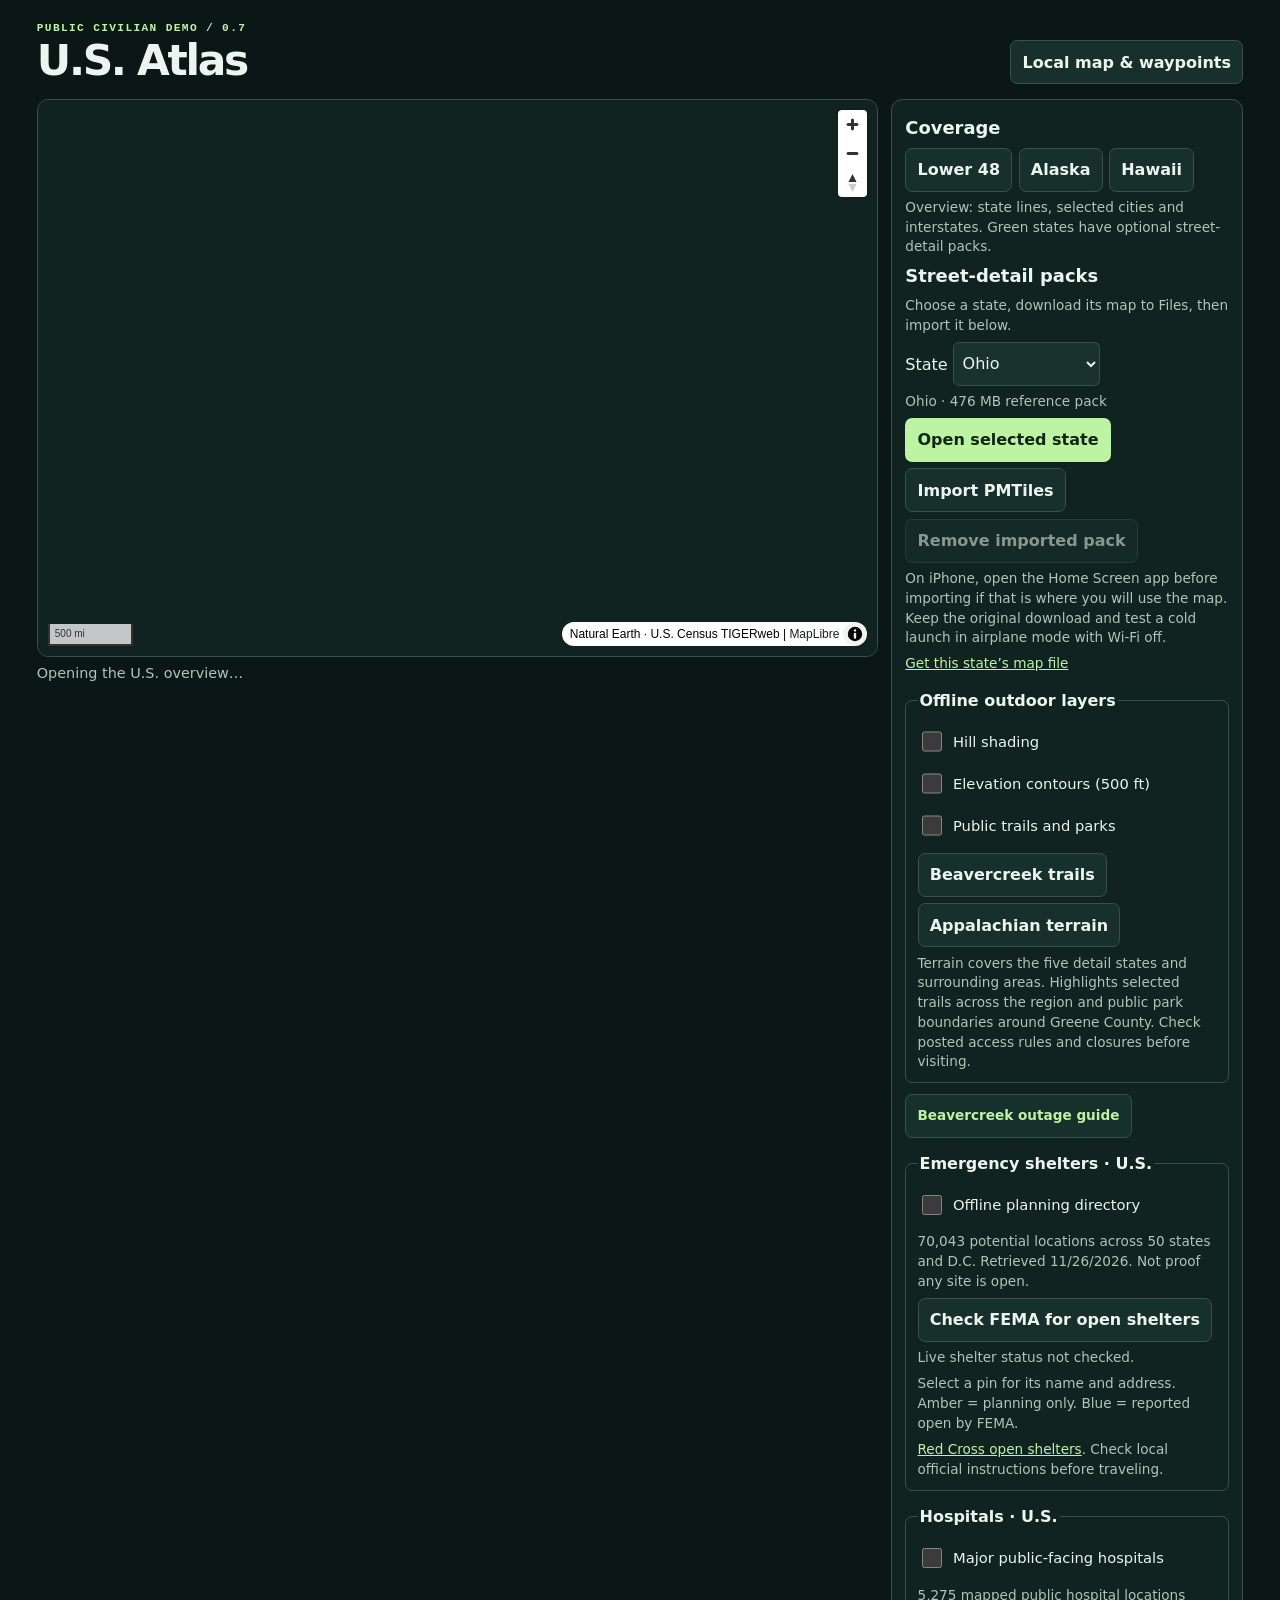
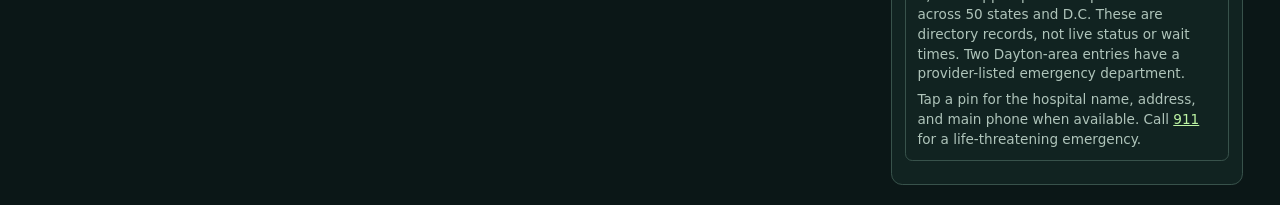
==== commit f8d1e280: "Improve detailed offline map pack setup" ====
--- a/atlas.html
+++ b/atlas.html
@@ -6,6 +6,14 @@
 <h2>Coverage</h2>
 <div class="atlas-options"><button id="us">Lower 48</button><button id="ak">Alaska</button><button id="hi">Hawaii</button></div>
 <p>Overview: state lines, selected cities and interstates. Green states have optional street-detail packs.</p>
+<section id="detail-packs" aria-labelledby="detail-heading"><h2 id="detail-heading">Street-detail packs</h2><p>Choose a state, download its map to Files, then import it below.</p>
+<label for="pack-select">State</label>
+<select id="pack-select"><option value="oh">Ohio</option><option value="wv">West Virginia</option><option value="va">Virginia</option><option value="pa">Pennsylvania</option><option value="nc">North Carolina</option></select>
+<p id="pack-note"></p>
+<div class="atlas-options"><button id="open-pack" class="primary">Open selected state</button><label class="file">Import PMTiles<input id="pack-file" type="file" accept=".pmtiles"></label><button id="remove-pack">Remove imported pack</button></div>
+<p>On iPhone, open the Home Screen app before importing if that is where you will use the map. Keep the original download and test a cold launch in airplane mode with Wi-Fi off.</p>
+<p><a id="pack-download" href="https://github.com/actionstations-ai/maps/releases/download/2026-11/us-oh.pmtiles" target="_blank" rel="noopener">Get this state’s map file</a></p>
+</section>
 <fieldset class="outdoor-options"><legend>Offline outdoor layers</legend>
 <label><input type="checkbox" id="show-shade"> Hill shading</label>
 <label><input type="checkbox" id="show-contours"> Elevation contours (500 ft)</label>
@@ -27,12 +35,5 @@
 <p id="medical-coverage">Purple pins mark hospital addresses. A directory entry does not confirm emergency services; check with the hospital.</p>
 <p>Tap a pin for the hospital name, address, and main phone when available. Call <a href="tel:911">911</a> for a life-threatening emergency.</p>
 </fieldset>
-<h2>Street-detail packs</h2>
-<label for="pack-select">State</label>
-<select id="pack-select"><option value="oh">Ohio</option><option value="wv">West Virginia</option><option value="va">Virginia</option><option value="pa">Pennsylvania</option><option value="nc">North Carolina</option></select>
-<p id="pack-note"></p>
-<div class="atlas-options"><button id="open-pack" class="primary">Open selected state</button><label class="file">Import PMTiles<input id="pack-file" type="file" accept=".pmtiles"></label><button id="remove-pack">Remove imported pack</button></div>
-<p>This demo does not host the full state packs. Download the desired file below and import it from Files. The atlas stores it in this browser if space permits. No live location, satellite imagery, or turn-by-turn directions here.</p>
-<p><a id="pack-download" href="https://github.com/actionstations-ai/maps/releases" target="_blank" rel="noopener">Get this state’s map file</a></p>
 </aside></section>
 </body></html>
